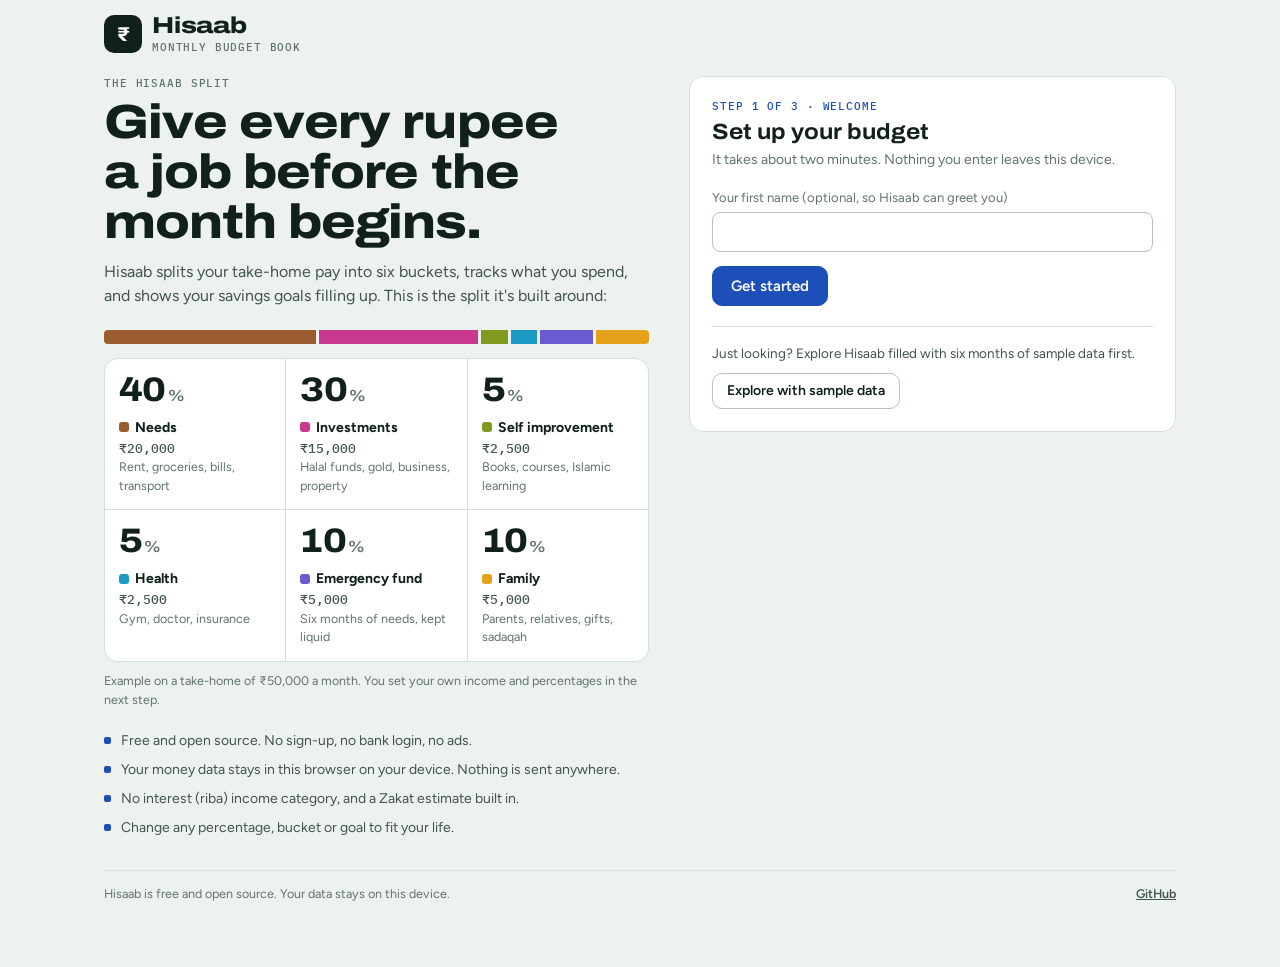
==== index.html @ 8b0d6783 "Add Hisaab budget planner" ====
<!doctype html>
<html lang="en">
<head>
<meta charset="utf-8">
<meta name="viewport" content="width=device-width, initial-scale=1, viewport-fit=cover">
<title>Hisaab · 40-30-5-5-10-10 budget planner</title>
<meta name="description" content="Free budget planner that splits your take-home pay 40-30-5-5-10-10 into Needs, Investments, Self improvement, Health, Emergency fund and Family. Tracks spending, saving goals and Zakat. No sign-up, and your data stays on your device.">
<meta name="theme-color" content="#EDF2EF" media="(prefers-color-scheme: light)">
<meta name="theme-color" content="#0D1311" media="(prefers-color-scheme: dark)">
<link rel="icon" href="data:image/svg+xml,%3Csvg xmlns='http://www.w3.org/2000/svg' viewBox='0 0 64 64'%3E%3Crect width='64' height='64' rx='16' fill='%2312201A'/%3E%3Ctext x='32' y='45' font-family='Arial,sans-serif' font-size='38' font-weight='700' text-anchor='middle' fill='%23ffffff'%3E%E2%82%B9%3C/text%3E%3C/svg%3E">
<link rel="apple-touch-icon" href="assets/icon-180.png">
<meta property="og:type" content="website">
<meta property="og:site_name" content="Hisaab">
<meta property="og:title" content="Hisaab: give every rupee a job">
<meta property="og:description" content="Free budget planner that splits your take-home pay 40-30-5-5-10-10 into Needs, Investments, Self improvement, Health, Emergency fund and Family. Tracks spending, saving goals and Zakat. No sign-up, and your data stays on your device.">
<meta property="og:url" content="https://buberearbaz-web.github.io/hisaab/">
<meta property="og:image" content="https://buberearbaz-web.github.io/hisaab/assets/og-image.png">
<meta name="twitter:card" content="summary_large_image">
<link rel="preconnect" href="https://fonts.googleapis.com">
<link rel="preconnect" href="https://fonts.gstatic.com" crossorigin>
<link rel="stylesheet" href="https://fonts.googleapis.com/css2?family=Archivo:wdth,wght@62..125,400..800&family=Figtree:wght@400;500;600;700&family=IBM+Plex+Mono:wght@400;500&display=swap">
<style>
html { -webkit-text-size-adjust: 100%; scroll-padding-top: env(safe-area-inset-top, 0px); }
body { margin: 0; }
img { max-width: 100%; }
[hidden] { display: none !important; }
:root {
  color-scheme: light;
  padding-top: env(safe-area-inset-top, 0px);
  padding-bottom: env(safe-area-inset-bottom, 0px);
  --ground: #EDF2EF;
  --surface: #FFFFFF;
  --surface-2: #F4F7F5;
  --ink: #12201A;
  --ink-2: #43544C;
  --muted: #62736B;
  --rule: #D6E0DB;
  --rule-strong: #B4C3BC;
  --accent: #1D4FB8;
  --accent-hover: #163F95;
  --accent-ink: #FFFFFF;
  --accent-soft: #E2E9FA;
  --guilloche: rgba(29, 79, 184, 0.075);
  --good: #1B7A43;
  --good-soft: #E0F1E6;
  --warn: #8F5B00;
  --warn-soft: #FBEFD6;
  --bad: #B3302A;
  --bad-soft: #FBE4E1;
  --s1: #9a5b2e;
  --s2: #c8398f;
  --s3: #7f9a1f;
  --s4: #1c9cc4;
  --s5: #6b5bd2;
  --s6: #e3a21a;
  --s-other: #8A948F;
  --backdrop: rgba(12, 22, 18, 0.45);
  --shadow: 0 1px 2px rgba(18, 32, 26, 0.06), 0 10px 30px rgba(18, 32, 26, 0.10);
  --f-display: "Archivo", "Helvetica Neue", Arial, sans-serif;
  --f-body: "Figtree", system-ui, -apple-system, "Segoe UI", sans-serif;
  --f-mono: "IBM Plex Mono", ui-monospace, "SF Mono", Menlo, monospace;
}
@media (prefers-color-scheme: dark) {
  :root:not([data-theme="light"]) {
    color-scheme: dark;
    --ground: #0D1311;
    --surface: #151D1A;
    --surface-2: #1B2521;
    --ink: #E3EBE7;
    --ink-2: #B2C0B9;
    --muted: #8D9D96;
    --rule: #25312C;
    --rule-strong: #3A4A43;
    --accent: #86A4F4;
    --accent-hover: #A3BBF7;
    --accent-ink: #0D1311;
    --accent-soft: #1D2944;
    --guilloche: rgba(134, 164, 244, 0.07);
    --good: #56C488;
    --good-soft: #16301F;
    --warn: #E2A640;
    --warn-soft: #33260E;
    --bad: #F2806F;
    --bad-soft: #3A1B17;
    --s1: #b5652a;
    --s2: #cf4a8c;
    --s3: #7a9420;
    --s4: #1e9aa6;
    --s5: #8a68e0;
    --s6: #c4860a;
    --s-other: #6F7B76;
    --backdrop: rgba(0, 0, 0, 0.6);
    --shadow: 0 1px 2px rgba(0, 0, 0, 0.4), 0 10px 30px rgba(0, 0, 0, 0.45);
  }
}
:root[data-theme="dark"] {
  color-scheme: dark;
  --ground: #0D1311;
  --surface: #151D1A;
  --surface-2: #1B2521;
  --ink: #E3EBE7;
  --ink-2: #B2C0B9;
  --muted: #8D9D96;
  --rule: #25312C;
  --rule-strong: #3A4A43;
  --accent: #86A4F4;
  --accent-hover: #A3BBF7;
  --accent-ink: #0D1311;
  --accent-soft: #1D2944;
  --guilloche: rgba(134, 164, 244, 0.07);
  --good: #56C488;
  --good-soft: #16301F;
  --warn: #E2A640;
  --warn-soft: #33260E;
  --bad: #F2806F;
  --bad-soft: #3A1B17;
  --s1: #b5652a;
  --s2: #cf4a8c;
  --s3: #7a9420;
  --s4: #1e9aa6;
  --s5: #8a68e0;
  --s6: #c4860a;
  --s-other: #6F7B76;
  --backdrop: rgba(0, 0, 0, 0.6);
  --shadow: 0 1px 2px rgba(0, 0, 0, 0.4), 0 10px 30px rgba(0, 0, 0, 0.45);
}

* { box-sizing: border-box; }
body { background: var(--ground); color: var(--ink); font: 15px/1.5 var(--f-body); }
button, input, select, textarea { font: inherit; color: inherit; }
button { cursor: pointer; }
:focus-visible { outline: 2px solid var(--accent); outline-offset: 2px; }
.num, .tnum { font-variant-numeric: tabular-nums; }

.app { max-width: 1160px; margin: 0 auto; padding-inline: 16px; padding-block: 8px 120px; }
@media (min-width: 720px) { .app { padding-inline: 24px; } }

/* Header */
.top { display: flex; align-items: center; justify-content: space-between; gap: 12px; flex-wrap: wrap; padding-block: 10px; }
.brand { display: flex; align-items: center; gap: 10px; min-width: 0; }
.mark { width: 38px; height: 38px; border-radius: 10px; background: var(--ink); color: var(--surface); display: grid; place-items: center; font: 700 20px/1 var(--f-display); flex: none; }
.wordmark { font: 800 23px/1 var(--f-display); font-stretch: 122%; letter-spacing: -0.01em; }
.tagline { font: 500 10.5px/1.2 var(--f-mono); color: var(--muted); letter-spacing: 0.08em; text-transform: uppercase; margin-top: 4px; overflow-wrap: anywhere; }
.month-switch { display: flex; align-items: center; background: var(--surface); border: 1px solid var(--rule); border-radius: 999px; padding: 3px; }
.month-switch button { border: 0; background: transparent; height: 34px; min-width: 34px; border-radius: 999px; font-weight: 600; font-size: 14px; }
.month-switch button:hover { background: var(--surface-2); }
.month-switch .mlabel { padding-inline: 12px; min-width: 148px; }
.month-switch .arrow { font-size: 18px; line-height: 1; color: var(--ink-2); }

.tabs { display: flex; gap: 2px; border-bottom: 1px solid var(--rule); margin-block: 4px 18px; overflow-x: auto; scrollbar-width: none; }
.tabs::-webkit-scrollbar { display: none; }
.tab { appearance: none; border: 0; background: none; padding: 10px 12px; font: 600 14px/1.2 var(--f-body); color: var(--muted); border-bottom: 2px solid transparent; margin-bottom: -1px; white-space: nowrap; }
.tab:hover { color: var(--ink); }
.tab[aria-selected="true"] { color: var(--ink); border-bottom-color: var(--accent); }
@media (max-width: 480px) { .tab { padding-inline: 9px; font-size: 13.5px; } }

.banner { background: var(--warn-soft); color: var(--warn); border-radius: 10px; padding: 10px 14px; font-weight: 500; margin-bottom: 16px; }

/* Shared pieces */
.card { background: var(--surface); border: 1px solid var(--rule); border-radius: 14px; padding: 18px; min-width: 0; }
@media (max-width: 480px) { .card { padding: 14px; border-radius: 12px; } }
.card-head { display: flex; flex-direction: column; gap: 2px; margin-bottom: 14px; }
.card-head h2 { font: 700 17px/1.25 var(--f-display); font-stretch: 108%; margin: 0; text-wrap: balance; }
.sub { margin: 0; color: var(--muted); font-size: 13px; }
.eyebrow { font: 500 11px/1.3 var(--f-mono); letter-spacing: 0.08em; text-transform: uppercase; color: var(--muted); }
.grow { flex: 1; }
.sw { display: inline-block; width: 10px; height: 10px; border-radius: 3px; flex: none; }
.pill { display: inline-flex; align-items: center; gap: 5px; font: 600 11.5px/1 var(--f-body); padding: 4px 8px; border-radius: 999px; white-space: nowrap; }
.pill::before { content: ""; width: 6px; height: 6px; border-radius: 50%; background: currentColor; }
.pill.good { color: var(--good); background: var(--good-soft); }
.pill.warn { color: var(--warn); background: var(--warn-soft); }
.pill.bad { color: var(--bad); background: var(--bad-soft); }
.pill.neutral { color: var(--muted); background: var(--surface-2); }
.tag { font: 500 10px/1 var(--f-mono); letter-spacing: 0.06em; text-transform: uppercase; color: var(--muted); border: 1px solid var(--rule-strong); border-radius: 4px; padding: 2px 4px; vertical-align: 1px; }
.pos { color: var(--muted); }
.neg { color: var(--bad); }
.credit { color: var(--good); }

.btn { display: inline-flex; align-items: center; justify-content: center; gap: 6px; border-radius: 10px; border: 1px solid var(--rule-strong); background: var(--surface); padding: 9px 14px; font-weight: 600; font-size: 14px; line-height: 1.1; text-decoration: none; color: var(--ink); }
.btn:hover { background: var(--surface-2); }
.btn.primary { background: var(--accent); color: var(--accent-ink); border-color: var(--accent); }
.btn.primary:hover { background: var(--accent-hover); border-color: var(--accent-hover); }
.btn.small { padding: 6px 10px; font-size: 13px; border-radius: 8px; }
.btn.ghost { background: transparent; }
.btn.danger { color: var(--bad); border-color: color-mix(in oklab, var(--bad) 45%, transparent); background: transparent; }
.btn.danger.armed { background: var(--bad); color: var(--surface); border-color: var(--bad); }
.btn:disabled { opacity: 0.55; cursor: progress; }
.icon-btn { border: 0; background: transparent; width: 32px; height: 32px; border-radius: 8px; font-size: 20px; line-height: 1; color: var(--muted); flex: none; }
.icon-btn:hover { background: var(--surface-2); color: var(--ink); }
.linkbtn { border: 0; background: none; padding: 0; color: var(--accent); font-weight: 600; font-size: inherit; text-decoration: underline; text-underline-offset: 2px; }

.empty { text-align: center; padding: 36px 16px; color: var(--muted); }
.empty strong { display: block; color: var(--ink); font: 700 17px/1.3 var(--f-display); margin-bottom: 6px; }
.empty .btn { margin-top: 14px; }

/* Onboarding */
.ob-wrap { max-width: 1120px; margin: 0 auto; padding-inline: 16px; padding-block: 14px 64px; }
@media (min-width: 720px) { .ob-wrap { padding-inline: 24px; } }
.ob-top { display: flex; align-items: center; justify-content: space-between; gap: 12px; flex-wrap: wrap; margin-bottom: 22px; }
.ob { display: grid; gap: 24px; grid-template-columns: minmax(0, 1fr); }
@media (min-width: 900px) { .ob.two { grid-template-columns: minmax(0, 1.12fr) minmax(0, 1fr); gap: 40px; align-items: start; } }
.ob-pitch h1 { font: 800 clamp(30px, 5.2vw, 48px)/1.04 var(--f-display); font-stretch: 116%; letter-spacing: -0.02em; margin: 8px 0 12px; text-wrap: balance; max-width: 17ch; }
.lede { color: var(--ink-2); font-size: 16px; margin: 0; max-width: 56ch; }
.sbar { display: flex; gap: 3px; height: 14px; margin-block: 22px 14px; }
.sbar span { height: 100%; }
.sbar span:first-child { border-radius: 4px 0 0 4px; }
.sbar span:last-child { border-radius: 0 4px 4px 0; }
.tiles { list-style: none; margin: 0; padding: 0; display: grid; grid-template-columns: repeat(3, minmax(0, 1fr)); gap: 1px; background: var(--rule); border: 1px solid var(--rule); border-radius: 14px; overflow: hidden; }
@media (max-width: 520px) { .tiles { grid-template-columns: repeat(2, minmax(0, 1fr)); } }
.tiles li { background: var(--surface); padding: 14px; display: grid; gap: 2px; align-content: start; min-width: 0; }
.t-pct { font: 800 34px/1 var(--f-display); font-stretch: 112%; letter-spacing: -0.02em; display: flex; align-items: baseline; gap: 2px; }
.t-pct small { font-size: 16px; color: var(--muted); font-weight: 700; }
.t-name { display: flex; align-items: center; gap: 6px; font-weight: 700; font-size: 14px; margin-top: 8px; }
.t-amt { font: 500 12.5px/1.3 var(--f-mono); color: var(--ink-2); }
.t-hint { font-size: 12.5px; color: var(--muted); }
.ex-note { font-size: 12.5px; color: var(--muted); margin: 10px 0 0; }
.values { list-style: none; padding: 0; margin: 20px 0 0; display: grid; gap: 8px; font-size: 14px; color: var(--ink-2); }
.values li { display: flex; gap: 10px; align-items: baseline; }
.values li::before { content: ""; width: 7px; height: 7px; border-radius: 2px; background: var(--accent); flex: none; transform: translateY(-1px); }
.ob-card { padding: 22px; }
@media (max-width: 480px) { .ob-card { padding: 16px; } }
.ob-narrow { max-width: 660px; margin-inline: auto; width: 100%; }
.ob-step { font: 500 11px/1.3 var(--f-mono); letter-spacing: 0.08em; text-transform: uppercase; color: var(--accent); }
.ob-card h2 { font: 700 22px/1.2 var(--f-display); font-stretch: 110%; margin: 6px 0 4px; text-wrap: balance; }
.ob-card > .sub { font-size: 14px; max-width: 58ch; }
.form { display: grid; gap: 14px; margin-top: 18px; }
.opt { color: var(--muted); font-weight: 400; }
.privacy { font-size: 12.5px; color: var(--muted); margin: 0; }
.ob-actions { display: flex; align-items: center; gap: 10px; flex-wrap: wrap; }
.ob-actions .btn { padding: 11px 18px; font-size: 15px; }
.ob-income { display: flex; gap: 12px; align-items: end; flex-wrap: wrap; margin-top: 18px; }
.ob-income .amt { flex: 1 1 220px; }
.ob-income .field { flex: 0 1 200px; }
.fmt { margin-top: 20px; }
.fmt-opts { display: grid; grid-template-columns: repeat(2, minmax(0, 1fr)); gap: 10px; }
@media (max-width: 520px) { .fmt-opts { grid-template-columns: minmax(0, 1fr); } }
.fmt-opt { display: flex; gap: 10px; align-items: flex-start; border: 1px solid var(--rule-strong); border-radius: 12px; padding: 12px; cursor: pointer; background: var(--surface); min-width: 0; }
.fmt-opt input { width: 16px; height: 16px; margin: 3px 0 0; flex: none; accent-color: var(--accent); }
.fmt-opt b { display: block; font-size: 14.5px; font-weight: 700; }
.fmt-opt small { display: block; margin-top: 2px; color: var(--muted); font-size: 12.5px; }
.fmt-opt:has(input:checked) { border-color: var(--accent); background: var(--accent-soft); box-shadow: inset 0 0 0 1px var(--accent); }
.fmt-opt:has(input:focus-visible) { outline: 2px solid var(--accent); outline-offset: 2px; }
.ob-split { margin-top: 20px; border-top: 1px solid var(--rule); }
.ob-row { display: grid; grid-template-columns: auto minmax(0, 1fr) 84px minmax(88px, auto); gap: 12px; align-items: center; padding-block: 10px; border-bottom: 1px solid var(--rule); }
.ob-row .nm b { display: block; font-weight: 600; font-size: 14.5px; }
.ob-row .nm small { display: block; color: var(--muted); font-size: 12.5px; }
.pct-in { display: flex; align-items: center; gap: 4px; color: var(--muted); }
.pct-in input { width: 58px; text-align: right; border: 1px solid var(--rule-strong); background: var(--surface); border-radius: 8px; padding: 7px 8px; color: var(--ink); font-variant-numeric: tabular-nums; }
.pct-in input[aria-invalid="true"] { border-color: var(--bad); background: var(--bad-soft); }
.ob-amt { text-align: right; font-variant-numeric: tabular-nums; font-weight: 600; }
@media (max-width: 480px) {
  .ob-row { grid-template-columns: auto minmax(0, 1fr) 76px; row-gap: 2px; }
  .ob-amt { grid-column: 2 / -1; text-align: left; font-size: 13px; color: var(--ink-2); font-weight: 500; }
}
.ob-total { display: flex; align-items: center; gap: 10px; flex-wrap: wrap; margin-block: 12px 18px; font-size: 13.5px; }
.goalbox { border: 1px solid var(--rule); border-radius: 12px; padding: 14px; display: grid; gap: 12px; background: var(--surface-2); margin-top: 16px; }
.goalbox h3 { margin: 0; font: 700 15px/1.2 var(--f-display); font-stretch: 105%; display: flex; gap: 8px; align-items: center; }
.goalbox h3 .opt { font: 400 12.5px var(--f-body); }
.grid2 { display: grid; grid-template-columns: repeat(2, minmax(0, 1fr)); gap: 12px; }
@media (max-width: 480px) { .grid2 { grid-template-columns: minmax(0, 1fr); } }
.suggest { font-size: 12.5px; color: var(--muted); margin: 0; }

/* Overview */
.notice { display: flex; align-items: center; gap: 10px 12px; flex-wrap: wrap; background: var(--surface); border: 1px solid var(--rule); border-radius: 12px; padding: 12px 14px; margin-bottom: 16px; font-size: 14px; }
.notice p { margin: 0; flex: 1 1 280px; color: var(--ink-2); }
.ov { display: flex; flex-direction: column; gap: 16px; }
.ov > .col { display: contents; }
.hero { order: 1; } .fixed { order: 2; } .buckets { order: 3; } .daily { order: 4; } .goal { order: 5; } .zakat { order: 6; }
@media (min-width: 920px) {
  .ov { display: grid; grid-template-columns: minmax(0, 1.7fr) minmax(0, 1fr); align-items: start; gap: 18px; }
  .ov > .col { display: flex; flex-direction: column; gap: 18px; min-width: 0; }
}

.hero { position: relative; overflow: hidden; background: var(--surface); border: 1px solid var(--rule); border-radius: 16px; padding: 20px; }
.hero::before { content: ""; position: absolute; inset: 0; pointer-events: none;
  background: repeating-radial-gradient(circle at 104% -12%, transparent 0 12px, var(--guilloche) 12px 13px);
  -webkit-mask-image: radial-gradient(circle at 100% 0, #000 0 30%, transparent 68%);
  mask-image: radial-gradient(circle at 100% 0, #000 0 30%, transparent 68%); }
.hero > * { position: relative; }
.hero-num { font: 800 clamp(40px, 10vw, 62px)/1 var(--f-display); font-stretch: 112%; letter-spacing: -0.025em; margin-top: 8px; overflow-wrap: anywhere; }
.hero-num.over { color: var(--bad); }
.hero-sub { margin: 8px 0 0; color: var(--ink-2); max-width: 60ch; }
.hero-note { margin: 4px 0 0; color: var(--muted); font-size: 13px; }
.split { display: flex; gap: 2px; height: 12px; margin-block: 20px 16px; }
.split > span { height: 100%; min-width: 0; }
.split > span:first-child { border-radius: 4px 0 0 4px; }
.split > span:last-child { border-radius: 0 4px 4px 0; }
.split > span:only-child { border-radius: 4px; }
.k-spent { background: var(--ink-2); }
.k-saved { background: var(--accent); }
.k-due { background: repeating-linear-gradient(135deg, var(--rule-strong) 0 3px, transparent 3px 6px); box-shadow: inset 0 0 0 1px var(--rule-strong); }
.k-free { background: var(--accent-soft); box-shadow: inset 0 0 0 1px color-mix(in oklab, var(--accent) 55%, transparent); }
.stats { display: grid; grid-template-columns: repeat(4, minmax(0, 1fr)); gap: 12px 16px; margin: 0; }
@media (max-width: 600px) { .stats { grid-template-columns: repeat(2, minmax(0, 1fr)); } }
.stats > div { min-width: 0; }
.stats dt { display: flex; align-items: center; gap: 6px; font-size: 12.5px; color: var(--muted); }
.stats dt .key { width: 10px; height: 10px; border-radius: 3px; flex: none; }
.stats dd { margin: 2px 0 0; font: 700 18px/1.2 var(--f-display); font-stretch: 105%; }
.stats dd small { display: block; font: 400 12px/1.3 var(--f-body); color: var(--muted); margin-top: 2px; }

.bucket { padding-block: 14px; border-top: 1px solid var(--rule); }
.bucket:first-of-type { border-top: 0; padding-top: 0; }
.b-top { display: flex; align-items: center; gap: 8px; flex-wrap: wrap; }
.b-top h3 { margin: 0; font: 700 15px/1.2 var(--f-display); font-stretch: 105%; }
.b-pct { font: 500 12px/1 var(--f-mono); color: var(--muted); }
.b-amt { font-variant-numeric: tabular-nums; font-weight: 600; }
.b-amt .of { color: var(--muted); font-weight: 400; }
.bar { height: 8px; border-radius: 4px; background: var(--surface-2); box-shadow: inset 0 0 0 1px var(--rule); margin-top: 10px; overflow: hidden; }
.bar > span { display: block; height: 100%; border-radius: 0 4px 4px 0; background: var(--c); }
.b-note { margin: 6px 0 0; font-size: 12.5px; color: var(--muted); }
.items { list-style: none; margin: 10px 0 0; padding: 0; display: grid; gap: 8px; }
.items li { display: grid; grid-template-columns: minmax(0, 1fr) auto minmax(92px, auto); align-items: baseline; column-gap: 12px; row-gap: 4px; font-size: 13.5px; }
.i-name { min-width: 0; overflow-wrap: anywhere; }
.i-vals { font-variant-numeric: tabular-nums; text-align: right; white-space: nowrap; }
.i-vals .of { color: var(--muted); }
.i-diff { font-variant-numeric: tabular-nums; text-align: right; font-size: 12.5px; white-space: nowrap; }
.ibar { grid-column: 1 / -1; height: 3px; border-radius: 2px; background: var(--surface-2); overflow: hidden; }
.ibar > span { display: block; height: 100%; background: var(--c); border-radius: 0 2px 2px 0; }
@media (max-width: 440px) {
  .items li { grid-template-columns: minmax(0, 1fr) auto; }
  .i-diff { grid-column: 2; }
}

.fx { list-style: none; margin: 0; padding: 0; }
.fx li { display: flex; align-items: center; gap: 10px; padding-block: 10px; border-top: 1px solid var(--rule); }
.fx li:first-child { border-top: 0; padding-top: 0; }
.chk { width: 22px; height: 22px; border-radius: 50%; border: 1.5px solid var(--rule-strong); display: grid; place-items: center; flex: none; font-size: 12px; font-weight: 700; color: transparent; }
.fx li.done .chk { background: var(--good); border-color: var(--good); color: var(--surface); }
.fx li.partial .chk { border-color: var(--warn); background: conic-gradient(var(--warn) var(--p, 50%), transparent 0); }
.fx-main { flex: 1; min-width: 0; }
.fx-name { font-weight: 600; font-size: 14px; overflow-wrap: anywhere; }
.fx-meta { font-size: 12.5px; color: var(--muted); font-variant-numeric: tabular-nums; }
.fx-ok { font-size: 12.5px; color: var(--good); font-weight: 600; white-space: nowrap; }
.progress-line { font-size: 12.5px; color: var(--muted); margin: -6px 0 12px; }

.glist { display: grid; gap: 14px; }
.gitem + .gitem { border-top: 1px solid var(--rule); padding-top: 14px; }
.g-top { display: flex; align-items: center; gap: 8px; flex-wrap: wrap; }
.g-top h3 { margin: 0; font: 700 15px/1.2 var(--f-display); font-stretch: 105%; overflow-wrap: anywhere; }
.g-num { display: flex; align-items: baseline; gap: 8px; flex-wrap: wrap; margin-top: 6px; font-variant-numeric: tabular-nums; }
.g-num strong { font: 800 24px/1.1 var(--f-display); font-stretch: 110%; }
.g-num span { color: var(--muted); }
.meter { height: 10px; border-radius: 5px; background: var(--accent-soft); margin-block: 10px; overflow: hidden; }
.meter > span { display: block; height: 100%; background: var(--accent); border-radius: 0 5px 5px 0; }
.g-line { margin: 0; color: var(--ink-2); font-size: 13px; }
.zk-num strong { font: 800 30px/1.1 var(--f-display); font-stretch: 110%; }
.zakat p { margin: 0; color: var(--ink-2); font-size: 13.5px; }
.zakat p + p { margin-top: 8px; }
.zakat .fine { color: var(--muted); font-size: 12.5px; }

/* Charts */
.chart { position: relative; width: 100%; }
.chart svg { display: block; width: 100%; height: auto; overflow: visible; }
.chart .grid { stroke: var(--rule); stroke-width: 1; }
.chart .base { stroke: var(--rule-strong); stroke-width: 1; }
.chart .ref { stroke: var(--ink-2); stroke-width: 1; }
.chart .tick { fill: var(--muted); font: 10.5px var(--f-mono); }
.chart .lbl { fill: var(--ink-2); font: 600 11px var(--f-body); }
.chart .hit { fill: transparent; }
.chart .hit:hover { fill: var(--surface-2); }
.legend { display: flex; flex-wrap: wrap; gap: 6px 14px; margin-bottom: 12px; font-size: 12.5px; color: var(--ink-2); }
.legend span { display: inline-flex; align-items: center; gap: 6px; }
.legend i { width: 10px; height: 10px; border-radius: 3px; display: inline-block; }
.legend .ref-key { width: 14px; height: 0; border-top: 1px solid var(--ink-2); border-radius: 0; }

.hbars { list-style: none; margin: 0; padding: 0; display: grid; gap: 10px; }
.hbars li { display: grid; grid-template-columns: minmax(90px, 30%) minmax(0, 1fr) auto; align-items: center; gap: 10px; font-size: 13.5px; }
.hb-name { overflow-wrap: anywhere; }
.hb-track { height: 10px; }
.hb-track > span { display: block; height: 100%; border-radius: 0 4px 4px 0; min-width: 2px; }
.hb-val { font-variant-numeric: tabular-nums; font-weight: 600; text-align: right; }

.tablewrap { overflow-x: auto; margin-inline: -4px; padding-inline: 4px; }
table.data { border-collapse: collapse; width: 100%; font-size: 13.5px; }
table.data th { text-align: left; font: 500 11px/1.3 var(--f-mono); letter-spacing: 0.06em; text-transform: uppercase; color: var(--muted); padding: 8px 10px; border-bottom: 1px solid var(--rule-strong); white-space: nowrap; }
table.data td { padding: 9px 10px; border-bottom: 1px solid var(--rule); white-space: nowrap; }
table.data .num { text-align: right; font-variant-numeric: tabular-nums; }
table.data tbody tr:last-child td { border-bottom: 0; }

.trends { display: grid; gap: 18px; grid-template-columns: minmax(0, 1fr); }
@media (min-width: 920px) { .trends { grid-template-columns: minmax(0, 1.6fr) minmax(0, 1fr); } .trends .wide { grid-column: 1 / -1; } }

/* Passbook */
.pb-tools { display: flex; flex-direction: column; gap: 10px; margin-bottom: 14px; }
.fchips { display: flex; gap: 6px; overflow-x: auto; scrollbar-width: none; padding-bottom: 2px; }
.fchips::-webkit-scrollbar { display: none; }
.fchip { display: inline-flex; align-items: center; gap: 6px; border: 1px solid var(--rule-strong); background: var(--surface); border-radius: 999px; padding: 6px 11px; font-size: 13px; font-weight: 500; white-space: nowrap; }
.fchip i { width: 8px; height: 8px; border-radius: 2px; display: inline-block; }
.fchip[aria-pressed="true"] { background: var(--ink); color: var(--surface); border-color: var(--ink); }
.pb-right { display: flex; gap: 8px; align-items: center; }
.search { flex: 1; min-width: 0; border: 1px solid var(--rule-strong); background: var(--surface); border-radius: 10px; padding: 9px 12px; font-size: 14px; }
.pb-sum { display: flex; flex-wrap: wrap; gap: 4px 18px; font-size: 13px; color: var(--muted); margin-bottom: 10px; font-variant-numeric: tabular-nums; }
.pb-sum strong { color: var(--ink); font-weight: 600; }
table.pb { border-collapse: collapse; width: 100%; font-size: 14px; }
table.pb th { text-align: left; font: 500 10.5px/1.3 var(--f-mono); letter-spacing: 0.07em; text-transform: uppercase; color: var(--muted); padding: 8px 10px; border-bottom: 1.5px solid var(--ink-2); white-space: nowrap; }
table.pb td { padding: 10px 10px; border-bottom: 1px solid var(--rule); vertical-align: top; }
table.pb tbody tr { cursor: pointer; }
table.pb tbody tr:hover td { background: var(--surface-2); }
table.pb .num { text-align: right; font-family: var(--f-mono); font-size: 13px; white-space: nowrap; }
.pb-date { font-family: var(--f-mono); font-size: 12.5px; white-space: nowrap; color: var(--ink-2); }
.pb-date small { display: block; color: var(--muted); font-size: 11px; }
.pb-part { display: flex; gap: 8px; align-items: flex-start; min-width: 0; }
.pb-part .sw { margin-top: 5px; }
.pb-part b { font-weight: 600; }
.pb-part small { display: block; color: var(--muted); font-size: 12.5px; overflow-wrap: anywhere; }
.col-amt { display: none; }
@media (max-width: 640px) {
  .col-wd, .col-dp { display: none; }
  .col-amt { display: table-cell; }
  table.pb td, table.pb th { padding-inline: 6px; }
}

/* Plan editor */
.plan { display: grid; grid-template-columns: minmax(0, 1fr); gap: 16px; }
.plan-top { display: grid; gap: 16px; grid-template-columns: minmax(0, 1fr); }
@media (min-width: 920px) { .plan-top { grid-template-columns: repeat(3, minmax(0, 1fr)); } }
.fields { display: grid; gap: 12px; }
.field { display: grid; gap: 4px; font-size: 13px; color: var(--muted); min-width: 0; }
.field input, .field select, .ed input, .ed select, .mini input, .mini select { border: 1px solid var(--rule-strong); background: var(--surface); border-radius: 8px; padding: 8px 10px; font-size: 14.5px; color: var(--ink); min-width: 0; width: 100%; font-variant-numeric: tabular-nums; }
.field select, .ed select, .mini select { min-height: 40px; }
.field input[type="date"], .mini input[type="month"] { -webkit-appearance: none; appearance: none; display: block; min-height: 40px; text-align: left; }
.field input[type="date"]::-webkit-date-and-time-value, .mini input[type="month"]::-webkit-date-and-time-value { text-align: left; }
/* iOS zooms the page when a field under 16px gets focus */
@media (pointer: coarse), (max-width: 560px) {
  .field input, .field select, .ed input, .ed select, .mini input, .mini select, .search, .pct-in input, textarea { font-size: 16px; }
}
.field input[aria-invalid="true"], .ed input[aria-invalid="true"], .mini input[aria-invalid="true"] { border-color: var(--bad); background: var(--bad-soft); }
.field.calc strong { color: var(--ink); font: 700 18px/1.3 var(--f-display); font-stretch: 105%; }
.field-help { font-size: 12.5px; color: var(--muted); margin: 0; }
.checks { list-style: none; margin: 0; padding: 0; display: grid; gap: 10px; font-size: 13.5px; }
.checks li { display: flex; gap: 8px; align-items: flex-start; }
.checks li .pill { flex: none; }
.flag-help { margin: 0; padding: 0; list-style: none; display: grid; gap: 4px; font-size: 12.5px; color: var(--muted); }
.flag-help b { color: var(--ink-2); }
.ed-grid { display: grid; gap: 16px; grid-template-columns: minmax(0, 1fr); }
@media (min-width: 920px) { .ed-grid { grid-template-columns: repeat(2, minmax(0, 1fr)); } }
.ed-head { display: flex; align-items: center; gap: 8px; margin-bottom: 10px; flex-wrap: wrap; }
.ed-head .ed-bname { flex: 1 1 140px; font: 700 15px/1.2 var(--f-display); font-stretch: 105%; }
.ed-pct { display: inline-flex; align-items: center; gap: 4px; color: var(--muted); }
.ed-pct input { width: 64px; text-align: right; }
.ed-alloc { font-weight: 600; font-variant-numeric: tabular-nums; min-width: 80px; text-align: right; }
.ed-kind { display: flex; align-items: center; gap: 8px; margin-bottom: 12px; font-size: 12.5px; color: var(--muted); }
.kind { display: inline-grid; grid-template-columns: 1fr 1fr; background: var(--surface-2); border: 1px solid var(--rule); border-radius: 8px; padding: 2px; gap: 2px; }
.kind button { border: 0; background: transparent; border-radius: 6px; padding: 4px 10px; font-size: 12.5px; font-weight: 600; color: var(--muted); }
.kind button[aria-pressed="true"] { background: var(--surface); color: var(--ink); box-shadow: inset 0 0 0 1px var(--rule-strong); }
.ed-row { display: grid; grid-template-columns: minmax(0, 1.3fr) minmax(0, 1fr) auto auto; gap: 8px; align-items: start; padding-block: 6px; border-top: 1px solid var(--rule); }
.ed-row.ed-th { border-top: 0; font: 500 10.5px/1.3 var(--f-mono); letter-spacing: 0.06em; text-transform: uppercase; color: var(--muted); padding-bottom: 2px; }
.ed-eq { display: block; font-size: 11.5px; color: var(--muted); margin-top: 3px; font-variant-numeric: tabular-nums; }
.flags { display: flex; gap: 4px; flex-wrap: wrap; padding-top: 3px; }
.flags button { border: 1px solid var(--rule-strong); background: transparent; border-radius: 6px; padding: 4px 7px; font-size: 11.5px; font-weight: 600; color: var(--muted); }
.flags button[aria-pressed="true"] { background: var(--ink); border-color: var(--ink); color: var(--surface); }
.ed-foot { display: flex; align-items: center; gap: 10px; flex-wrap: wrap; margin-top: 10px; font-size: 12.5px; }
@media (max-width: 560px) {
  .ed-row { grid-template-columns: minmax(0, 1fr) auto; }
  .ed-row > .ed-amt { grid-column: 1; }
  .ed-row > .flags { grid-column: 1 / -1; grid-row: 3; }
  .ed-row > .icon-btn { grid-column: 2; grid-row: 1; }
  .ed-row.ed-th { display: none; }
}
.add-row { display: flex; gap: 10px; align-items: center; flex-wrap: wrap; }
.mini { display: grid; gap: 3px; font-size: 11.5px; color: var(--muted); min-width: 0; }
.g-ed-row { display: grid; grid-template-columns: minmax(0, 1.4fr) minmax(0, 1fr) minmax(0, 1fr) minmax(0, 1fr) minmax(0, 1.1fr) auto; gap: 8px; align-items: end; padding-block: 10px; border-top: 1px solid var(--rule); }
.g-ed-row:first-child { border-top: 0; padding-top: 0; }
@media (max-width: 760px) {
  .g-ed-row { grid-template-columns: minmax(0, 1fr) minmax(0, 1fr) auto; }
  .g-ed-row > .g-name { grid-column: 1 / 3; }
  .g-ed-row > .icon-btn { grid-column: 3; grid-row: 1; align-self: end; }
}
.savebar { position: sticky; bottom: calc(12px + env(safe-area-inset-bottom, 0px)); display: flex; align-items: center; gap: 10px; background: var(--ink); color: var(--surface); border-radius: 12px; padding: 10px 12px 10px 16px; box-shadow: var(--shadow); z-index: 5; }
.savebar span { flex: 1; font-weight: 600; font-size: 14px; }
.savebar .btn.ghost { color: var(--surface); border-color: color-mix(in oklab, var(--surface) 35%, transparent); }
.savebar .btn.ghost:hover { background: color-mix(in oklab, var(--surface) 12%, transparent); }
.note-banknotes { font-size: 12px; color: var(--muted); margin: 0; }

/* Sample data, footer */
.demo-cta { margin-top: 20px; padding-top: 16px; border-top: 1px solid var(--rule); display: grid; gap: 10px; justify-items: start; }
.demo-cta p { margin: 0; font-size: 13.5px; color: var(--ink-2); }
.demo-bar { display: flex; align-items: center; gap: 10px 14px; flex-wrap: wrap; background: var(--accent-soft); color: var(--ink); border-radius: 12px; padding: 10px 14px; margin-bottom: 16px; font-size: 14px; }
.demo-bar p { margin: 0; flex: 1 1 280px; }
.foot { display: flex; flex-wrap: wrap; justify-content: space-between; gap: 6px 16px; margin-top: 32px; padding-top: 14px; border-top: 1px solid var(--rule); font-size: 12.5px; color: var(--muted); }
.foot a { color: var(--ink-2); font-weight: 600; }

/* Settings */
.prof { display: grid; gap: 16px; grid-template-columns: minmax(0, 1fr); }
@media (min-width: 920px) { .prof { grid-template-columns: repeat(2, minmax(0, 1fr)); align-items: start; } .prof .wide { grid-column: 1 / -1; } }
.btnrow { display: flex; flex-wrap: wrap; gap: 8px; align-items: center; }
.sec + .sec { border-top: 1px solid var(--rule); margin-top: 16px; padding-top: 16px; }
.sec h3 { margin: 0 0 4px; font: 700 14.5px/1.2 var(--f-display); font-stretch: 105%; }
.sec > p { margin: 0 0 10px; font-size: 13.5px; color: var(--ink-2); max-width: 64ch; }
textarea.code { width: 100%; min-height: 84px; border: 1px solid var(--rule-strong); border-radius: 8px; padding: 8px 10px; font: 12.5px/1.4 var(--f-mono); background: var(--surface); color: var(--ink); resize: vertical; }
.confirm { display: flex; flex-wrap: wrap; gap: 10px; align-items: center; background: var(--warn-soft); color: var(--warn); border-radius: 10px; padding: 10px 12px; font-size: 13.5px; font-weight: 500; margin-top: 10px; }
.confirm span { flex: 1 1 220px; }
.file-in { font-size: 13px; color: var(--ink-2); max-width: 100%; }

/* Add button, dialog, toast, tooltip */
.fab { position: fixed; right: 16px; bottom: calc(16px + env(safe-area-inset-bottom, 0px)); z-index: 20; display: inline-flex; align-items: center; gap: 8px; border: 0; border-radius: 999px; padding: 14px 20px 14px 16px; background: var(--accent); color: var(--accent-ink); font: 700 15px/1 var(--f-body); box-shadow: var(--shadow); }
.fab:hover { background: var(--accent-hover); }
.fab .plus { font-size: 22px; line-height: 0.6; font-weight: 500; }
@media (min-width: 1240px) { .fab { right: calc((100% - 1160px) / 2 + 24px); } }

dialog { border: 0; padding: 0; background: var(--surface); color: var(--ink); border-radius: 18px; width: min(540px, calc(100% - 32px)); max-width: none; max-height: calc(100% - 32px); overflow: auto; box-shadow: var(--shadow); }
dialog::backdrop { background: var(--backdrop); }
@media (max-width: 560px) {
  dialog { width: 100%; margin: auto 0 0; border-radius: 18px 18px 0 0; max-height: 92%; }
}
.dlg-body { padding: 18px 18px calc(18px + env(safe-area-inset-bottom, 0px)); display: grid; grid-template-columns: minmax(0, 1fr); gap: 14px; }
.dlg-body > * { min-width: 0; }
.dlg-head { display: flex; align-items: center; justify-content: space-between; }
.dlg-head h2 { margin: 0; font: 700 19px/1.2 var(--f-display); font-stretch: 110%; }
.seg { display: grid; grid-template-columns: 1fr 1fr; background: var(--surface-2); border: 1px solid var(--rule); border-radius: 10px; padding: 3px; gap: 3px; }
.seg button { border: 0; background: transparent; border-radius: 8px; padding: 8px; font-weight: 600; color: var(--muted); }
.seg button[aria-checked="true"] { background: var(--surface); color: var(--ink); box-shadow: 0 1px 2px rgba(0,0,0,.08), inset 0 0 0 1px var(--rule-strong); }
.amt { display: flex; align-items: baseline; gap: 6px; border-bottom: 2px solid var(--ink); padding-bottom: 4px; min-width: 0; }
.amt .cur { font: 700 28px/1 var(--f-display); color: var(--muted); white-space: nowrap; }
.amt input { flex: 1 1 0; width: 0; min-width: 0; border: 0; background: transparent; outline: none; font: 800 36px/1.1 var(--f-display); font-stretch: 108%; letter-spacing: -0.01em; padding: 0; font-variant-numeric: tabular-nums; }
.amt:focus-within { border-bottom-color: var(--accent); }
.hint { font-size: 12.5px; color: var(--muted); margin-top: -8px; min-height: 1.3em; font-variant-numeric: tabular-nums; }
fieldset { border: 0; margin: 0; padding: 0; min-width: 0; }
legend, .lbl-text { font: 500 11px/1.3 var(--f-mono); letter-spacing: 0.07em; text-transform: uppercase; color: var(--muted); padding: 0; margin-bottom: 8px; }
.cats { display: grid; gap: 10px; max-height: 280px; overflow-y: auto; padding: 2px; }
.catgroup { display: grid; gap: 6px; }
.catlabel { display: flex; align-items: center; gap: 6px; font-size: 12px; font-weight: 600; color: var(--ink-2); }
.chips { display: flex; flex-wrap: wrap; gap: 6px; }
.chip { position: relative; display: inline-flex; }
.chip input { position: absolute; inset: 0; opacity: 0; margin: 0; cursor: pointer; }
.chip span { display: inline-flex; align-items: center; padding: 7px 11px; border: 1px solid var(--rule-strong); border-radius: 999px; font-size: 13.5px; font-weight: 500; background: var(--surface); line-height: 1.1; }
.chip input:checked + span { background: var(--ink); color: var(--surface); border-color: var(--ink); }
.chip input:focus-visible + span { outline: 2px solid var(--accent); outline-offset: 2px; }
.row2 { display: flex; gap: 10px; align-items: end; flex-wrap: wrap; }
.row2 .field { flex: 1 1 160px; }
.quick { display: flex; gap: 6px; }
.err { margin: 0; color: var(--bad); font-weight: 500; font-size: 13.5px; }
.dlg-actions { display: flex; align-items: center; gap: 10px; }

.toast { position: fixed; left: 50%; transform: translateX(-50%); bottom: calc(80px + env(safe-area-inset-bottom, 0px)); z-index: 30; display: flex; align-items: center; gap: 14px; background: var(--ink); color: var(--surface); padding: 10px 12px 10px 16px; border-radius: 12px; box-shadow: var(--shadow); font-size: 14px; max-width: calc(100% - 32px); }
.toast button { border: 0; background: transparent; color: var(--accent-soft); font-weight: 700; padding: 4px 6px; border-radius: 6px; }
:root[data-theme="dark"] .toast button { color: var(--accent-ink); }
.tip { position: fixed; z-index: 40; pointer-events: none; background: var(--ink); color: var(--surface); font-size: 12.5px; padding: 6px 9px; border-radius: 8px; box-shadow: var(--shadow); max-width: 240px; font-variant-numeric: tabular-nums; }

/* Copy fallback */
.msg-preview { background: var(--surface-2); border: 1px solid var(--rule); border-radius: 12px; padding: 12px 14px; font-size: 14px; white-space: pre-line; color: var(--ink); overflow-wrap: anywhere; margin: 12px 0 0; }
.fallback, .sec > .fallback { font-size: 12.5px; color: var(--muted); margin: 10px 0 0; }
.sel { user-select: all; -webkit-user-select: all; font-family: var(--f-mono); color: var(--ink-2); overflow-wrap: anywhere; }

/* Help */
.help { display: grid; gap: 16px; grid-template-columns: minmax(0, 1fr); }
@media (min-width: 920px) { .help { grid-template-columns: repeat(2, minmax(0, 1fr)); align-items: start; } .help .wide { grid-column: 1 / -1; } }
.help-intro { display: flex; align-items: center; gap: 12px; flex-wrap: wrap; }
.help-intro p { margin: 0; flex: 1 1 300px; color: var(--ink-2); }
.steps { margin: 0; padding: 0; list-style: none; counter-reset: st; display: grid; gap: 10px; }
.steps li { counter-increment: st; display: grid; grid-template-columns: 24px minmax(0, 1fr); gap: 10px; font-size: 14px; color: var(--ink-2); align-items: start; }
.steps li::before { content: counter(st); width: 24px; height: 24px; border-radius: 50%; background: var(--accent-soft); color: var(--accent); font: 600 12px/24px var(--f-mono); text-align: center; }
.steps b { color: var(--ink); }
.grp { font: 500 11px/1.3 var(--f-mono); letter-spacing: 0.07em; text-transform: uppercase; color: var(--muted); margin: 18px 0 6px; }
.card-head + .grp { margin-top: 0; }
.btnmap { margin: 0; }
.btnmap > div { display: grid; grid-template-columns: minmax(150px, 32%) minmax(0, 1fr); gap: 12px; padding-block: 9px; border-top: 1px solid var(--rule); font-size: 13.5px; align-items: baseline; }
.btnmap > div:first-child { border-top: 0; }
.btnmap dt { margin: 0; display: flex; flex-wrap: wrap; gap: 4px; align-items: center; font-weight: 600; }
.btnmap dd { margin: 0; color: var(--ink-2); }
@media (max-width: 520px) { .btnmap > div { grid-template-columns: minmax(0, 1fr); gap: 4px; } }
.kbd { display: inline-flex; align-items: center; font: 600 12.5px/1.2 var(--f-body); border: 1px solid var(--rule-strong); border-radius: 7px; padding: 3px 8px; background: var(--surface); color: var(--ink); white-space: nowrap; }
.kbd.blue { background: var(--accent); color: var(--accent-ink); border-color: var(--accent); }
.kbd.red { color: var(--bad); border-color: color-mix(in oklab, var(--bad) 45%, transparent); }
.faq details { border-top: 1px solid var(--rule); padding-block: 11px; }
.faq details:first-of-type { border-top: 0; padding-top: 0; }
.faq summary { cursor: pointer; font-weight: 600; font-size: 14px; }
.faq details p { margin: 6px 0 0; font-size: 13.5px; color: var(--ink-2); max-width: 72ch; }

/* Tour */
.tour { position: fixed; inset: 0; z-index: 50; }
.tour.center { background: var(--backdrop); }
.tour-hole { position: fixed; border-radius: 12px; box-shadow: 0 0 0 9999px var(--backdrop), 0 0 0 2px var(--accent); pointer-events: none; }
.tour-card { position: fixed; width: min(360px, calc(100vw - 32px)); background: var(--surface); color: var(--ink); border: 1px solid var(--rule); border-radius: 14px; box-shadow: var(--shadow); padding: 16px; display: grid; gap: 8px; }
.tour-count { font: 500 11px/1.3 var(--f-mono); letter-spacing: 0.08em; text-transform: uppercase; color: var(--accent); }
.tour-card h3 { margin: 0; font: 700 18px/1.25 var(--f-display); font-stretch: 108%; text-wrap: balance; }
.tour-card p { margin: 0; font-size: 14px; color: var(--ink-2); }
.tour-foot { display: flex; align-items: center; gap: 8px; margin-top: 6px; }

@media (prefers-reduced-motion: no-preference) {
  .bar > span, .ibar > span, .meter > span, .hb-track > span { transition: width 0.35s ease; }
  .tour-hole, .tour-card { transition: top 0.25s ease, left 0.25s ease, width 0.25s ease, height 0.25s ease; }
}
</style>
</head>
<body>

<div id="ob" class="ob-wrap"></div>

<div id="app" class="app" hidden>
  <header class="top">
    <div class="brand">
      <span class="mark" aria-hidden="true">₹</span>
      <div>
        <div class="wordmark">Hisaab</div>
        <div class="tagline" id="tagline">Monthly budget book</div>
      </div>
    </div>
    <div class="month-switch" role="group" aria-label="Month">
      <button type="button" id="mPrev" class="arrow" aria-label="Previous month">‹</button>
      <button type="button" id="mLabel" class="mlabel" title="Jump to this month">—</button>
      <button type="button" id="mNext" class="arrow" aria-label="Next month">›</button>
    </div>
  </header>

  <nav class="tabs" role="tablist" aria-label="Sections">
    <button type="button" class="tab" role="tab" id="t-overview" data-tab="overview" aria-controls="p-overview">Overview</button>
    <button type="button" class="tab" role="tab" id="t-passbook" data-tab="passbook" aria-controls="p-passbook">Passbook</button>
    <button type="button" class="tab" role="tab" id="t-trends" data-tab="trends" aria-controls="p-trends">Trends</button>
    <button type="button" class="tab" role="tab" id="t-plan" data-tab="plan" aria-controls="p-plan">Plan</button>
    <button type="button" class="tab" role="tab" id="t-profile" data-tab="profile" aria-controls="p-profile">Settings</button>
    <button type="button" class="tab" role="tab" id="t-help" data-tab="help" aria-controls="p-help">Help</button>
  </nav>

  <div id="banner" class="banner" role="status" hidden></div>
  <div id="demoBar" class="demo-bar" hidden><p><b>You're exploring sample data.</b> Look around, log a test entry, change the plan. When you're ready, start your own budget and the sample is cleared.</p><button type="button" class="btn small primary" data-demo-exit>Start my own budget</button></div>

  <main>
    <section id="p-overview" role="tabpanel" aria-labelledby="t-overview"></section>
    <section id="p-passbook" role="tabpanel" aria-labelledby="t-passbook" hidden>
      <div class="card">
        <div class="pb-tools">
          <div id="pbChips" class="fchips" role="group" aria-label="Filter entries"></div>
          <div class="pb-right">
            <input id="pbSearch" class="search" type="search" placeholder="Search notes, categories, amounts" aria-label="Search entries" autocomplete="off">
            <button type="button" id="pbExport" class="btn ghost small" hidden>Export CSV</button>
          </div>
        </div>
        <div id="pbSum" class="pb-sum"></div>
        <div id="pbList"></div>
      </div>
    </section>
    <section id="p-trends" role="tabpanel" aria-labelledby="t-trends" hidden></section>
    <section id="p-plan" role="tabpanel" aria-labelledby="t-plan" hidden></section>
    <section id="p-profile" role="tabpanel" aria-labelledby="t-profile" hidden></section>
    <section id="p-help" role="tabpanel" aria-labelledby="t-help" hidden></section>
  </main>
  <div id="appFoot"></div>
</div>

<button type="button" id="fab" class="fab" aria-haspopup="dialog" hidden><span class="plus" aria-hidden="true">+</span>Add entry</button>

<dialog id="dlg" aria-labelledby="dlgTitle">
  <form id="entryForm" class="dlg-body" novalidate>
    <div class="dlg-head">
      <h2 id="dlgTitle">Add entry</h2>
      <button type="button" class="icon-btn" id="dlgClose" aria-label="Close">×</button>
    </div>
    <div class="seg" role="radiogroup" aria-label="Entry type">
      <button type="button" role="radio" id="fTypeX" data-type="expense" aria-checked="true">Expense</button>
      <button type="button" role="radio" id="fTypeI" data-type="income" aria-checked="false">Income</button>
    </div>
    <label class="amt"><span class="cur" id="fCurSym" aria-hidden="true">₹</span><input id="fAmount" inputmode="decimal" autocomplete="off" placeholder="0" aria-label="Amount"></label>
    <div id="fHint" class="hint">Sums work too, like 349+530</div>
    <fieldset>
      <legend>Category</legend>
      <div id="fCats" class="cats"></div>
    </fieldset>
    <fieldset id="fGoalSet" hidden>
      <legend>Counts toward</legend>
      <div id="fGoals" class="chips"></div>
    </fieldset>
    <div class="row2">
      <label class="field"><span class="lbl-text">Date</span><input type="date" id="fDate" required></label>
      <div class="quick">
        <button type="button" class="btn small" data-day="0">Today</button>
        <button type="button" class="btn small" data-day="-1">Yesterday</button>
      </div>
    </div>
    <label class="field"><span class="lbl-text">Note</span><input id="fNote" maxlength="140" placeholder="Optional, e.g. DMart groceries" autocomplete="off"></label>
    <p id="fErr" class="err" role="alert" hidden></p>
    <div class="dlg-actions">
      <button type="button" id="fDelete" class="btn danger" hidden>Delete</button>
      <span class="grow"></span>
      <button type="submit" id="fSave" class="btn primary">Add expense</button>
    </div>
  </form>
</dialog>

<div id="toast" class="toast" role="status" aria-live="polite" hidden></div>
<div id="tip" class="tip" role="tooltip" hidden></div>
<div id="tour" class="tour" hidden><div id="tourHole" class="tour-hole"></div><div id="tourCard" class="tour-card" role="dialog" aria-modal="true" aria-labelledby="tourTitle"></div></div>

<script>
(() => {
  "use strict";

  // ---------- your links ----------
  // Paste your links here once Hisaab is published. Empty ones stay hidden.
  const LINKS = {
    github: "https://github.com/buberearbaz-web/hisaab",
    pinterest: "",  // e.g. "https://www.pinterest.com/your-name/"
  };

  // ---------- helpers ----------
  const $ = (s) => document.querySelector(s);
  const esc = (s) => String(s ?? "").replace(/[&<>"']/g, (c) => ({ "&": "&amp;", "<": "&lt;", ">": "&gt;", '"': "&quot;", "'": "&#39;" }[c]));
  const pad = (n) => String(n).padStart(2, "0");
  const isoOf = (d) => `${d.getFullYear()}-${pad(d.getMonth() + 1)}-${pad(d.getDate())}`;
  const todayISO = () => isoOf(new Date());
  const thisYm = () => todayISO().slice(0, 7);
  const ymParts = (ym) => ym.split("-").map(Number);
  const daysIn = (ym) => { const [y, m] = ymParts(ym); return new Date(y, m, 0).getDate(); };
  const shiftYm = (ym, k) => { const [y, m] = ymParts(ym); const d = new Date(y, m - 1 + k, 1); return `${d.getFullYear()}-${pad(d.getMonth() + 1)}`; };
  const monthsBetween = (a, b) => { const [ya, ma] = ymParts(a); const [yb, mb] = ymParts(b); return (yb - ya) * 12 + (mb - ma); };
  const ymDate = (ym) => { const [y, m] = ymParts(ym); return new Date(y, m - 1, 1); };
  const monthLong = (ym) => ymDate(ym).toLocaleDateString("en-IN", { month: "long", year: "numeric" });
  const monthOnly = (ym) => ymDate(ym).toLocaleDateString("en-IN", { month: "long" });
  const monthShort = (ym) => ymDate(ym).toLocaleDateString("en-IN", { month: "short" });
  const parseISO = (iso) => { const [y, m, d] = iso.split("-").map(Number); return new Date(y, m - 1, d); };
  const newId = (p = "e") => p + Date.now().toString(36) + Math.random().toString(36).slice(2, 6);
  const clone = (o) => JSON.parse(JSON.stringify(o));
  const firstName = (n) => String(n || "").trim().split(/\s+/)[0] || "";

  const CURRENCIES = [
    { code: "INR", sym: "₹", loc: "en-IN", lakh: true, name: "Indian rupee" },
    { code: "PKR", sym: "Rs ", loc: "en-IN", lakh: true, name: "Pakistani rupee" },
    { code: "BDT", sym: "৳", loc: "en-IN", lakh: true, name: "Bangladeshi taka" },
    { code: "AED", sym: "AED ", loc: "en-US", name: "UAE dirham" },
    { code: "SAR", sym: "SAR ", loc: "en-US", name: "Saudi riyal" },
    { code: "QAR", sym: "QAR ", loc: "en-US", name: "Qatari riyal" },
    { code: "KWD", sym: "KWD ", loc: "en-US", name: "Kuwaiti dinar" },
    { code: "OMR", sym: "OMR ", loc: "en-US", name: "Omani rial" },
    { code: "BHD", sym: "BHD ", loc: "en-US", name: "Bahraini dinar" },
    { code: "USD", sym: "$", loc: "en-US", name: "US dollar" },
    { code: "GBP", sym: "£", loc: "en-GB", name: "British pound" },
    { code: "EUR", sym: "€", loc: "en-IE", name: "Euro" },
  ];
  let CUR, nf, nf0;
  function setCurrency(code) {
    CUR = CURRENCIES.find((c) => c.code === code) || CURRENCIES[0];
    nf = new Intl.NumberFormat(CUR.loc, { maximumFractionDigits: 2 });
    nf0 = new Intl.NumberFormat(CUR.loc, { maximumFractionDigits: 0 });
    const s = $("#fCurSym"); if (s) s.textContent = CUR.sym.trim();
  }
  setCurrency("INR");
  // A first guess from the time zone; people can change it during setup and in Plan.
  function guessCurrency() {
    let tz = "";
    try { tz = Intl.DateTimeFormat().resolvedOptions().timeZone || ""; } catch (e) {}
    const byZone = { "Asia/Kolkata": "INR", "Asia/Calcutta": "INR", "Asia/Karachi": "PKR", "Asia/Dhaka": "BDT", "Asia/Dubai": "AED", "Asia/Riyadh": "SAR", "Asia/Qatar": "QAR", "Asia/Kuwait": "KWD", "Asia/Muscat": "OMR", "Asia/Bahrain": "BHD", "Europe/London": "GBP" };
    if (byZone[tz]) return byZone[tz];
    if (tz.startsWith("America/")) return "USD";
    if (tz.startsWith("Europe/")) return "EUR";
    return "INR";
  }
  const EXAMPLE_PAY = { INR: 50000, PKR: 150000, BDT: 60000, AED: 15000, SAR: 15000, QAR: 15000, KWD: 1200, OMR: 1500, BHD: 1500, USD: 5000, GBP: 3500, EUR: 4000 };
  const UNIT = { INR: "rupee", PKR: "rupee", BDT: "taka", AED: "dirham", SAR: "riyal", QAR: "riyal", KWD: "dinar", OMR: "rial", BHD: "dinar", USD: "dollar", GBP: "pound", EUR: "euro" };
  const rs = (n) => (n < 0 ? "−" : "") + CUR.sym + nf.format(Math.abs(Math.round(n * 100) / 100));
  const rs0 = (n) => (n < 0 ? "−" : "") + CUR.sym + nf0.format(Math.abs(Math.round(n)));
  const trim1 = (x) => String(+x.toFixed(1));
  const compact = (n) => {
    const a = Math.abs(n), sg = n < 0 ? "−" : "";
    if (CUR.lakh) {
      if (a >= 1e7) return sg + CUR.sym + trim1(a / 1e7) + "Cr";
      if (a >= 1e5) return sg + CUR.sym + trim1(a / 1e5) + "L";
    } else if (a >= 1e6) return sg + CUR.sym + trim1(a / 1e6) + "M";
    if (a >= 1e3) return sg + CUR.sym + trim1(a / 1e3) + "K";
    return sg + CUR.sym + Math.round(a);
  };

  // Arithmetic like 349+349+530 — parsed, never eval'd.
  function evalExpr(str) {
    const s = String(str ?? "").replace(/[,\s₹$£€৳]/g, "").replace(/^(inr|rs|pkr|bdt|aed|sar|qar|kwd|omr|bhd|usd|gbp|eur)/i, "");
    if (!s || !/^[0-9+\-*/().]+$/.test(s)) return NaN;
    let i = 0;
    const num = () => { const st = i; while (i < s.length && /[0-9.]/.test(s[i])) i++; if (st === i) throw 0; const v = parseFloat(s.slice(st, i)); if (Number.isNaN(v)) throw 0; return v; };
    const factor = () => {
      if (s[i] === "(") { i++; const v = expr(); if (s[i] !== ")") throw 0; i++; return v; }
      if (s[i] === "-") { i++; return -factor(); }
      if (s[i] === "+") { i++; return factor(); }
      return num();
    };
    const term = () => { let v = factor(); while (s[i] === "*" || s[i] === "/") { const op = s[i++]; const r = factor(); v = op === "*" ? v * r : v / r; } return v; };
    const expr = () => { let v = term(); while (s[i] === "+" || s[i] === "-") { const op = s[i++]; const r = term(); v = op === "+" ? v + r : v - r; } return v; };
    try { const v = expr(); if (i !== s.length || !Number.isFinite(v)) return NaN; return Math.round(v * 100) / 100; } catch (e) { return NaN; }
  }
  const hasOp = (s) => /[+*/]|\d\s*-/.test(String(s ?? ""));
  const numOr = (v, d = 0) => { const n = evalExpr(v); return Number.isNaN(n) ? d : n; };


  // No interest (riba) category on purpose.
  const INCOME_CATS = [
    { id: "salary", name: "Salary" },
    { id: "business", name: "Business" },
    { id: "freelance", name: "Freelance" },
    { id: "bonus", name: "Bonus" },
    { id: "rent", name: "Rent received" },
    { id: "gift", name: "Gift" },
    { id: "other-income", name: "Other income" },
  ];
  const incomeName = (id) => INCOME_CATS.find((c) => c.id === id)?.name;

  // Starting formats. Both use 40·30·5·5·10·10. Each item is [name, share of its bucket,
  // fixed monthly payment, never fills a saving goal].
  const LEDGER = [
    { id: "needs", name: "Needs", pct: 40, kind: "spend",
      items: [["Home Expense", 0.706, true], ["Uber", 0.176], ["Utilities", 0.118, true]] },
    { id: "invest", name: "Investments", pct: 30, kind: "save",
      items: [["Bhissi", 0.696, true], ["Allah's share", 0.304, true, true]] },
    { id: "self", name: "Self improvement", pct: 5, kind: "spend",
      items: [["Gym/nutrition", 1]] },
    { id: "health", name: "Health", pct: 5, kind: "spend",
      items: [["Medicines", 1]] },
    { id: "emergency", name: "Emergency fund", pct: 10, kind: "save",
      items: [["Saving", 1, true]] },
    { id: "family", name: "Wife/Family", pct: 10, kind: "spend",
      items: [["Pocket Money", 0.5, true], ["Swiggy/Blinkit", 0.2], ["Shopping", 0.2], ["Dineout", 0.1]] },
  ];
  const SPLIT = [
    { id: "needs", name: "Needs", pct: 40, kind: "spend", hint: "Rent, groceries, bills, transport",
      items: [["Rent or home EMI", 0.45, true], ["Groceries", 0.25], ["Electricity, gas & water", 0.1, true], ["Transport & fuel", 0.12], ["Phone & internet", 0.08, true]] },
    { id: "invest", name: "Investments", pct: 30, kind: "save", hint: "Halal funds, gold, business, property",
      items: [["Monthly SIP", 0.6, true], ["Gold", 0.2], ["Stocks & business", 0.2]] },
    { id: "self", name: "Self improvement", pct: 5, kind: "spend", hint: "Books, courses, Islamic learning",
      items: [["Books & courses", 0.6], ["Skills & certifications", 0.4]] },
    { id: "health", name: "Health", pct: 5, kind: "spend", hint: "Gym, doctor, insurance",
      items: [["Gym & sport", 0.4], ["Doctor & medicines", 0.3], ["Health insurance", 0.3, true]] },
    { id: "emergency", name: "Emergency fund", pct: 10, kind: "save", hint: "Six months of needs, kept liquid",
      items: [["Emergency savings", 1, true]] },
    { id: "family", name: "Family", pct: 10, kind: "spend", hint: "Parents, relatives, gifts, sadaqah",
      items: [["Parents", 0.6, true], ["Relatives & occasions", 0.25], ["Sadaqah", 0.15]] },
  ];
  const FORMATS = {
    ledger: { name: "Hisaab Ledger", desc: "The original Hisaab plan, line for line: Home Expense, Uber, Bhissi, Allah's share and more. 12 lines.", buckets: LEDGER },
    starter: { name: "Detailed starter", desc: "A fuller list: rent, groceries, bills, SIP, gold, insurance, parents and more. 17 lines.", buckets: SPLIT },
  };
  const fmtBuckets = () => (FORMATS[OB.format] || FORMATS.ledger).buckets;

  function roundNice(v) { const a = Math.abs(v); const step = a >= 20000 ? 100 : a >= 2000 ? 10 : 1; return Math.round(v / step) * step; }
  // Spread `alloc` over items by weight; the last item takes the remainder so the bucket matches exactly.
  function fillItems(items, alloc, weights) {
    let used = 0;
    items.forEach((it, k) => {
      if (k === items.length - 1) it.planned = Math.max(0, Math.round((alloc - used) * 100) / 100);
      else { it.planned = Math.max(0, roundNice(alloc * weights[k])); used += it.planned; }
      delete it.formula;
    });
  }

  // ---------- storage (this device only) ----------
  const KEY = "hisaab-v1";
  function storageWorks() { try { localStorage.setItem(KEY + ".t", "1"); localStorage.removeItem(KEY + ".t"); return true; } catch (e) { return false; } }
  function normalize(d) {
    if (!d || typeof d !== "object") return null;
    d.v = 1;
    d.entries = d.entries && typeof d.entries === "object" ? d.entries : {};
    // Only a first name is kept; backups from the WhatsApp version carry more.
    if (d.profile) d.profile = { name: String(d.profile.name || ""), joinedAt: d.profile.joinedAt || Date.now() };
    if (d.plan) {
      d.plan.buckets = Array.isArray(d.plan.buckets) ? d.plan.buckets : [];
      for (const b of d.plan.buckets) { b.items = Array.isArray(b.items) ? b.items : []; if (b.kind !== "save") b.kind = "spend"; }
      d.plan.goals = Array.isArray(d.plan.goals) ? d.plan.goals : [];
      d.plan.zakat = d.plan.zakat && typeof d.plan.zakat === "object" ? d.plan.zakat : { nisab: 0, other: 0 };
    }
    return d;
  }
  function load() { try { const raw = localStorage.getItem(KEY); return raw ? normalize(JSON.parse(raw)) : null; } catch (e) { return null; } }
  let warned = false;
  function persist() {
    try {
      localStorage.setItem(KEY, JSON.stringify(S.data));
      if (!S.storageOk) { S.storageOk = true; renderChrome(); }
      return true;
    } catch (e) {
      S.storageOk = false;
      if (!warned) { warned = true; toast(e && e.name === "QuotaExceededError" ? "This device's storage is full. Save a backup from Settings." : "This browser isn't keeping your data. Save a backup from Settings."); }
      renderChrome();
      return false;
    }
  }

  // ---------- state ----------
  const TABS = ["overview", "passbook", "trends", "plan", "profile", "help"];
  const S = {
    data: null, storageOk: true, dl: null,
    idx: new Map(),
    ym: thisYm(),
    tab: "overview",
    filter: "all", q: "",
    draft: null, dirty: false,
    pendingRestore: null,
  };
  const OB = { step: 1, takeHome: null, currency: "INR", pcts: {}, efTarget: null, efOpening: 0, g2name: "", g2target: null, g2opening: 0 };
  function resetOb() {
    Object.assign(OB, { step: 1, format: "ledger", takeHome: null, currency: guessCurrency(), efTarget: null, efTouched: false, efOpening: 0, g2name: "", g2target: null, g2opening: 0 });
    OB.pcts = Object.fromEntries(fmtBuckets().map((d) => [d.id, d.pct]));
  }
  resetOb();
  try { const t = localStorage.getItem("hisaab.tab"); if (t) S.tab = t; } catch (e) {}
  const hashTab = (location.hash || "").slice(1);
  if (TABS.includes(hashTab)) S.tab = hashTab;
  if (!TABS.includes(S.tab)) S.tab = "overview";

  const setupDone = () => !!(S.data && S.data.setupDone && S.data.profile && S.data.plan && Array.isArray(S.data.plan.buckets));

  function reindex() {
    S.idx = new Map();
    for (const b of S.data?.plan?.buckets || []) for (const it of b.items || []) S.idx.set(it.id, { it, b });
  }
  const bucketColor = (b) => (b && Number.isInteger(b.slot) && b.slot >= 0 && b.slot < 6 ? `var(--s${b.slot + 1})` : "var(--s-other)");
  function bucketOf(e) {
    const ref = S.idx.get(e.item);
    if (ref) return ref.b;
    return (S.data?.plan?.buckets || []).find((b) => b.id === e.bucket) || null;
  }
  function labelOf(e) {
    if (e.type === "income") return incomeName(e.item) || e.label || "Income";
    if (e.item === "other") return e.label || "Other";
    return S.idx.get(e.item)?.it.name || e.label || "Expense";
  }
  const goalById = (id) => (S.data?.plan?.goals || []).find((g) => g.id === id) || null;
  function entriesOf(ym) {
    const d = S.data?.entries?.[ym];
    if (!d) return [];
    return Object.entries(d)
      .filter(([, e]) => e && typeof e.amount === "number" && typeof e.date === "string")
      .map(([id, e]) => ({ ...e, id }))
      .sort((a, b) => (a.date < b.date ? -1 : a.date > b.date ? 1 : (a.createdAt || 0) - (b.createdAt || 0)));
  }
  const allMonths = () => Object.keys(S.data?.entries || {}).sort();

  function planTotals(P) {
    const t = { pct: 0, items: 0, save: 0, spend: 0, fixed: 0, variable: 0 };
    for (const b of P.buckets) {
      t.pct += +b.pct || 0;
      for (const it of b.items || []) {
        const v = +it.planned || 0;
        t.items += v;
        if (b.kind === "save") t.save += v; else t.spend += v;
        if (it.fixed) t.fixed += v;
        if (!it.fixed && b.kind !== "save") t.variable += v;
      }
    }
    return t;
  }

  function stats(ym) {
    const P = S.data.plan;
    const es = entriesOf(ym);
    const takeHome = +P.takeHome || 0;
    const byItem = {}, byBucket = {};
    let income = 0, spent = 0, saved = 0, salaryLogged = false;
    const daily = new Array(daysIn(ym)).fill(0);
    for (const e of es) {
      if (e.type === "income") { income += e.amount; if (e.item === "salary") salaryLogged = true; continue; }
      const ref = S.idx.get(e.item);
      const b = bucketOf(e);
      const bid = b ? b.id : "other";
      byItem[e.item] = (byItem[e.item] || 0) + e.amount;
      byBucket[bid] = (byBucket[bid] || 0) + e.amount;
      const isSave = b && b.kind === "save";
      if (isSave) saved += e.amount; else spent += e.amount;
      if (!(ref && ref.it.fixed) && !isSave) {
        const di = +e.date.slice(8, 10) - 1;
        if (di >= 0 && di < daily.length) daily[di] += e.amount;
      }
    }
    let dueFixed = 0;
    const fixed = [];
    for (const b of P.buckets) for (const it of b.items || []) if (it.fixed) {
      const got = byItem[it.id] || 0;
      const due = Math.max(0, (+it.planned || 0) - got);
      dueFixed += due;
      fixed.push({ it, b, got, due });
    }
    const basis = income + (salaryLogged ? 0 : takeHome);
    const free = basis - spent - saved - dueFixed;
    return { es, byItem, byBucket, income, spent, saved, salaryLogged, dueFixed, fixed, basis, free, daily, takeHome };
  }

  function goalSums() {
    const m = {};
    for (const ym of allMonths()) for (const e of entriesOf(ym)) if (e.type !== "income" && e.goal) m[e.goal] = (m[e.goal] || 0) + e.amount;
    return m;
  }
  function goalRate(g, P) {
    const b = P.buckets.find((x) => x.id === g.bucket);
    if (!b) return 0;
    const n = P.goals.filter((x) => x.bucket === b.id).length || 1;
    return ((+b.pct || 0) / 100) * (+P.takeHome || 0) / n;
  }
  function savedAllTime() {
    let s = 0;
    for (const ym of allMonths()) for (const e of entriesOf(ym)) {
      if (e.type === "income") continue;
      const b = bucketOf(e);
      if (b && b.kind === "save") s += e.amount;
    }
    return s;
  }

  function defaultDate() {
    const cur = thisYm();
    if (S.ym === cur) return todayISO();
    if (S.ym < cur) return `${S.ym}-${pad(daysIn(S.ym))}`;
    return `${S.ym}-01`;
  }

  // ---------- entry writes ----------
  function entryBody(e) {
    const b = { type: e.type, amount: e.amount, date: e.date, bucket: e.bucket, item: e.item, label: e.label, note: e.note || "", createdAt: e.createdAt };
    if (e.goal) b.goal = e.goal;
    return b;
  }
  function writeEntry(e) {
    const ym = e.date.slice(0, 7);
    (S.data.entries[ym] = S.data.entries[ym] || {})[e.id] = entryBody(e);
    persist(); render();
  }
  function deleteEntry(id, ym) {
    const m = S.data.entries[ym];
    if (m) { delete m[id]; if (!Object.keys(m).length) delete S.data.entries[ym]; }
    persist(); render();
  }

  // ---------- copy + share ----------
  async function copyText(text) {
    try { await navigator.clipboard.writeText(text); return true; } catch (e) { return false; }
  }
  const appUrl = () => location.href.split("#")[0];
  const SHARE_TEXT = "Hisaab splits your take-home pay 40·30·5·5·10·10 into Needs, Investments, Self improvement, Health, Emergency fund and Family. Free, and your data stays on your phone.";
  function footer() {
    const links = [
      LINKS.github ? `<a href="${esc(LINKS.github)}" target="_blank" rel="noopener">GitHub</a>` : "",
      LINKS.pinterest ? `<a href="${esc(LINKS.pinterest)}" target="_blank" rel="noopener">Pinterest</a>` : "",
    ].filter(Boolean).join(" · ");
    return `<footer class="foot"><span>Hisaab is free and open source. Your data stays on this device.</span>${links ? `<span>${links}</span>` : ""}</footer>`;
  }

  // ---------- toast + tooltip ----------
  let toastTimer;
  function toast(msg, undo) {
    const t = $("#toast");
    t.innerHTML = `<span>${esc(msg)}</span>` + (undo ? `<button type="button" id="toastUndo">Undo</button>` : "");
    t.hidden = false;
    if (undo) $("#toastUndo").onclick = () => { t.hidden = true; undo(); };
    clearTimeout(toastTimer);
    toastTimer = setTimeout(() => { t.hidden = true; }, undo ? 6500 : 3800);
  }
  const tip = $("#tip");
  function moveTip(x, y, text) {
    tip.textContent = text;
    tip.hidden = false;
    const r = tip.getBoundingClientRect();
    let left = x + 12, top = y - r.height - 10;
    if (left + r.width > window.innerWidth - 8) left = x - r.width - 12;
    if (left < 8) left = 8;
    if (top < 8) top = y + 16;
    tip.style.left = left + "px";
    tip.style.top = top + "px";
  }
  document.addEventListener("pointermove", (e) => {
    const t = e.target.closest && e.target.closest("[data-tip]");
    if (!t) { tip.hidden = true; return; }
    moveTip(e.clientX, e.clientY, t.getAttribute("data-tip"));
  });
  document.addEventListener("pointerdown", (e) => {
    const t = e.target.closest && e.target.closest("[data-tip]");
    if (t && e.pointerType !== "mouse") moveTip(e.clientX, e.clientY, t.getAttribute("data-tip"));
  });
  document.addEventListener("scroll", () => { tip.hidden = true; }, { passive: true });

  // ---------- onboarding ----------
  const obBrand = (right) => `<div class="ob-top"><div class="brand"><span class="mark" aria-hidden="true">₹</span><div><div class="wordmark">Hisaab</div><div class="tagline">Monthly budget book</div></div></div>${right || ""}</div>`;

  function renderOb() {
    $("#app").hidden = true;
    $("#fab").hidden = true;
    $("#ob").hidden = false;
    if (OB.step === 2) obStep2();
    else if (OB.step === 3) obStep3();
    else obStep1();
  }

  function obStep1() {
    const p = S.data?.profile || {};
    setCurrency(OB.currency);
    const ex = EXAMPLE_PAY[CUR.code] || 50000;
    const bar = SPLIT.map((d, k) => `<span style="flex:${d.pct};background:var(--s${k + 1})"></span>`).join("");
    const tiles = SPLIT.map((d, k) => `<li>
        <span class="t-pct">${d.pct}<small>%</small></span>
        <span class="t-name"><span class="sw" style="background:var(--s${k + 1})"></span>${esc(d.name)}</span>
        <span class="t-amt">${rs0((ex * d.pct) / 100)}</span>
        <span class="t-hint">${esc(d.hint)}</span>
      </li>`).join("");
    $("#ob").innerHTML = obBrand() + (S.storageOk ? "" : `<div class="banner" role="status">This browser won't keep your data, so it will be gone when you close it. Open Hisaab in a normal browser window, not a private one.</div>`) + `<div class="ob two">
      <section class="ob-pitch" aria-labelledby="obH1">
        <div class="eyebrow">The Hisaab split</div>
        <h1 id="obH1">Give every ${esc(UNIT[CUR.code] || "rupee")} a job before the month begins.</h1>
        <p class="lede">Hisaab splits your take-home pay into six buckets, tracks what you spend, and shows your savings goals filling up. This is the split it's built around:</p>
        <div class="sbar" role="img" aria-label="${esc(SPLIT.map((d) => `${d.name} ${d.pct}%`).join(", "))}">${bar}</div>
        <ul class="tiles">${tiles}</ul>
        <p class="ex-note">Example on a take-home of ${rs0(ex)} a month. You set your own income and percentages in the next step.</p>
        <ul class="values">
          <li>Free and open source. No sign-up, no bank login, no ads.</li>
          <li>Your money data stays in this browser on your device. Nothing is sent anywhere.</li>
          <li>No interest (riba) income category, and a Zakat estimate built in.</li>
          <li>Change any percentage, bucket or goal to fit your life.</li>
        </ul>
      </section>
      <section class="card ob-card" aria-labelledby="obH2">
        <div class="ob-step">Step 1 of 3 · Welcome</div>
        <h2 id="obH2">Set up your budget</h2>
        <p class="sub">It takes about two minutes. Nothing you enter leaves this device.</p>
        <form id="obForm1" class="form" novalidate>
          <label class="field"><span>Your first name <span class="opt">(optional, so Hisaab can greet you)</span></span><input id="obName" autocomplete="given-name" maxlength="80" value="${esc(p.name || "")}"></label>
          <div class="ob-actions"><button type="submit" class="btn primary">Get started</button></div>
        </form>
        <div class="demo-cta">
          <p>Just looking? Explore Hisaab filled with six months of sample data first.</p>
          <button type="button" class="btn" id="obDemo">Explore with sample data</button>
        </div>
      </section>
    </div>` + footer();
  }

  function saveProfileFromOb(name) {
    S.data = S.data || { v: 1, createdAt: Date.now(), entries: {} };
    S.data.profile = { name, joinedAt: S.data.profile?.joinedAt || Date.now() };
    persist();
  }
  function obGo(step) { OB.step = step; renderOb(); window.scrollTo(0, 0); }

  function obStep2() {
    setCurrency(OB.currency);
    const opts = CURRENCIES.map((c) => `<option value="${c.code}"${c.code === OB.currency ? " selected" : ""}>${c.code} · ${esc(c.name)}</option>`).join("");
    const fmts = Object.entries(FORMATS).map(([key, f], k) => `<label class="fmt-opt"><input type="radio" name="obFmt" id="obFmt-${key}" value="${key}"${OB.format === key ? " checked" : ""}><span><b>Format ${k + 1} · ${esc(f.name)}</b><small>${esc(f.desc)}</small></span></label>`).join("");
    const rows = fmtBuckets().map((d, k) => `<div class="ob-row">
        <span class="sw" style="background:var(--s${k + 1})"></span>
        <div class="nm"><b>${esc(d.name)}</b><small>${esc(d.items.map((x) => x[0]).join(", "))}</small></div>
        <label class="pct-in"><input id="obPct-${d.id}" data-obpct="${d.id}" inputmode="decimal" value="${esc(OB.pcts[d.id])}" aria-label="${esc(d.name)} share in percent"><span>%</span></label>
        <span class="ob-amt" id="obAmt-${d.id}"></span>
      </div>`).join("");
    $("#ob").innerHTML = obBrand() + `<div class="ob"><section class="card ob-card ob-narrow" aria-labelledby="obH2">
      <div class="ob-step">Step 2 of 3 · Income and format</div>
      <h2 id="obH2">What do you take home each month?</h2>
      <p class="sub">Your salary after tax and deductions. Then pick a starting format and check how much each bucket gets.</p>
      <div class="ob-income">
        <label class="amt"><span class="cur" id="obCurSym" aria-hidden="true">${esc(CUR.sym.trim())}</span><input id="obTake" inputmode="decimal" autocomplete="off" placeholder="0" aria-label="Monthly take-home" value="${OB.takeHome ? esc(OB.takeHome) : ""}"></label>
        <label class="field"><span>Currency</span><select id="obCur">${opts}</select></label>
      </div>
      <fieldset class="fmt"><legend>Starting format</legend><div class="fmt-opts">${fmts}</div></fieldset>
      <div class="ob-split">${rows}</div>
      <div class="ob-total"><span>Total</span><span id="obPctPill"></span><span class="grow"></span><button type="button" class="btn ghost small" id="obResetSplit">Use 40·30·5·5·10·10</button></div>
      <p class="err" id="obErr2" role="alert" hidden></p>
      <div class="ob-actions"><button type="button" class="btn" id="obBack">Back</button><span class="grow"></span><button type="button" class="btn primary" id="obNext2">Next: goals</button></div>
    </section></div>`;
    updateOb2();
  }
  function obPctTotal() { return fmtBuckets().reduce((a, d) => a + (+OB.pcts[d.id] || 0), 0); }
  function updateOb2() {
    const th = OB.takeHome || 0;
    for (const d of fmtBuckets()) { const n = document.getElementById("obAmt-" + d.id); if (n) n.textContent = th ? rs0((th * (+OB.pcts[d.id] || 0)) / 100) + " a month" : "—"; }
    const tot = obPctTotal();
    const pill = $("#obPctPill");
    if (pill) pill.innerHTML = Math.abs(tot - 100) < 0.01 ? `<span class="pill good">${nf.format(tot)}%</span>` : `<span class="pill warn">${nf.format(tot)}%, should be 100%</span>`;
    const sym = $("#obCurSym"); if (sym) sym.textContent = CUR.sym.trim();
  }

  function obStep3() {
    setCurrency(OB.currency);
    const needs = ((OB.takeHome || 0) * (+OB.pcts.needs || 0)) / 100;
    const sugg = roundNice(6 * needs);
    if (OB.efTarget == null) OB.efTarget = sugg;
    $("#ob").innerHTML = obBrand() + `<div class="ob"><section class="card ob-card ob-narrow" aria-labelledby="obH2">
      <div class="ob-step">Step 3 of 3 · Goals</div>
      <h2 id="obH2">What are you saving towards?</h2>
      <p class="sub">Money you log to Emergency fund or Investments fills these goals. You can add more or change them any time in Plan.</p>
      <div class="goalbox">
        <h3><span class="sw" style="background:var(--s5)"></span>Emergency fund</h3>
        <div class="grid2">
          <label class="field"><span>Target</span><input id="obEfTarget" inputmode="decimal" value="${esc(OB.efTarget || "")}"></label>
          <label class="field"><span>Already saved</span><input id="obEfOpen" inputmode="decimal" placeholder="0" value="${OB.efOpening ? esc(OB.efOpening) : ""}"></label>
        </div>
        <p class="suggest">Six months of Needs comes to ${rs0(sugg)}. <button type="button" class="linkbtn" id="obUseSugg">Use this</button></p>
      </div>
      <div class="goalbox">
        <h3><span class="sw" style="background:var(--s2)"></span>Another goal <span class="opt">optional</span></h3>
        <label class="field"><span>Name</span><input id="obG2Name" maxlength="60" placeholder="Umrah, house deposit, car, wedding" value="${esc(OB.g2name)}"></label>
        <div class="grid2">
          <label class="field"><span>Target</span><input id="obG2Target" inputmode="decimal" placeholder="0" value="${OB.g2target ? esc(OB.g2target) : ""}"></label>
          <label class="field"><span>Already saved</span><input id="obG2Open" inputmode="decimal" placeholder="0" value="${OB.g2opening ? esc(OB.g2opening) : ""}"></label>
        </div>
        <p class="suggest">Your Investments bucket funds this goal. You can pick a different bucket in Plan.</p>
      </div>
      <p class="err" id="obErr3" role="alert" hidden style="margin-top:14px"></p>
      <div class="ob-actions" style="margin-top:18px"><button type="button" class="btn" id="obBack">Back</button><span class="grow"></span><button type="button" class="btn primary" id="obFinish">Start my Hisaab</button></div>
    </section></div>`;
  }

  function buildPlan() {
    const th = OB.takeHome;
    const buckets = fmtBuckets().map((d, k) => {
      const pct = +OB.pcts[d.id] || 0;
      const items = d.items.map(([name, , fixed, nogoal]) => { const it = { id: newId("i"), name, planned: 0 }; if (fixed) it.fixed = true; if (nogoal) it.nogoal = true; return it; });
      fillItems(items, (pct / 100) * th, d.items.map((x) => x[1]));
      return { id: d.id, name: d.name, pct, kind: d.kind, slot: k, items };
    });
    const goals = [{ id: newId("g"), name: "Emergency fund", target: OB.efTarget, opening: OB.efOpening || 0, by: "", bucket: "emergency" }];
    if (OB.g2target > 0) goals.push({ id: newId("g"), name: OB.g2name || "Savings goal", target: OB.g2target, opening: OB.g2opening || 0, by: "", bucket: "invest" });
    return { format: OB.format, currency: OB.currency, takeHome: th, buckets, goals, zakat: { nisab: 0, other: 0 } };
  }

  $("#ob").addEventListener("input", (e) => {
    const t = e.target;
    if (t.id === "obTake") { const n = evalExpr(t.value); OB.takeHome = n > 0 ? n : null; updateOb2(); }
    else if (t.dataset.obpct) { const n = evalExpr(t.value); const ok = !Number.isNaN(n) && n >= 0 && n <= 100; t.setAttribute("aria-invalid", ok ? "false" : "true"); OB.pcts[t.dataset.obpct] = ok ? n : 0; updateOb2(); }
    else if (t.id === "obCur") { OB.currency = t.value; setCurrency(OB.currency); updateOb2(); }
    else if (t.id === "obEfTarget") { OB.efTarget = numOr(t.value, 0); OB.efTouched = true; }
    else if (t.id === "obEfOpen") OB.efOpening = numOr(t.value, 0);
    else if (t.id === "obG2Name") OB.g2name = t.value;
    else if (t.id === "obG2Target") OB.g2target = numOr(t.value, 0);
    else if (t.id === "obG2Open") OB.g2opening = numOr(t.value, 0);
  });
  // Radios fire "change" in every browser; "input" isn't reliable for them in older Safari.
  $("#ob").addEventListener("change", (e) => {
    const t = e.target;
    if (t.name !== "obFmt" || !FORMATS[t.value]) return;
    OB.format = t.value;
    for (const d of fmtBuckets()) if (!(d.id in OB.pcts)) OB.pcts[d.id] = d.pct;
    obStep2();
    const r = document.getElementById("obFmt-" + t.value); if (r) r.focus();
  });
  $("#ob").addEventListener("submit", (e) => {
    if (e.target.id !== "obForm1") return;
    e.preventDefault();
    saveProfileFromOb($("#obName").value.trim());
    obGo(2);
  });
  $("#ob").addEventListener("click", (e) => {
    const t = e.target.closest("a, button");
    if (!t) return;
    if (t.id === "obBack") obGo(OB.step === 3 ? 2 : 1);
    else if (t.id === "obDemo") startDemo(false);
    else if (t.id === "obResetSplit") {
      for (const d of fmtBuckets()) { OB.pcts[d.id] = d.pct; const n = document.getElementById("obPct-" + d.id); if (n) { n.value = d.pct; n.setAttribute("aria-invalid", "false"); } }
      updateOb2();
    } else if (t.id === "obNext2") {
      const err = $("#obErr2");
      const tot = obPctTotal();
      if (!(OB.takeHome > 0)) { err.textContent = "Enter your monthly take-home to continue."; err.hidden = false; $("#obTake").focus(); return; }
      if (document.querySelector("#ob [data-obpct][aria-invalid=\"true\"]")) { err.textContent = "Each share must be a number from 0 to 100."; err.hidden = false; return; }
      if (Math.abs(tot - 100) >= 0.01) { err.textContent = `The shares add up to ${nf.format(tot)}%. Adjust them to make 100%.`; err.hidden = false; return; }
      err.hidden = true;
      if (!OB.efTouched) OB.efTarget = null;
      obGo(3);
    } else if (t.id === "obUseSugg") {
      const needs = ((OB.takeHome || 0) * (+OB.pcts.needs || 0)) / 100;
      OB.efTarget = roundNice(6 * needs);
      OB.efTouched = true;
      $("#obEfTarget").value = OB.efTarget;
    } else if (t.id === "obFinish") {
      const err = $("#obErr3");
      if (!(OB.efTarget > 0)) { err.textContent = "Enter a target for your emergency fund."; err.hidden = false; return; }
      if (OB.g2name.trim() && !(OB.g2target > 0)) { err.textContent = `Enter a target for ${OB.g2name.trim()}, or clear its name.`; err.hidden = false; return; }
      OB.g2name = OB.g2name.trim();
      S.data.plan = buildPlan();
      S.data.setupDone = true;
      S.data.entries = S.data.entries || {};
      normalize(S.data);
      persist();
      setCurrency(S.data.plan.currency);
      reindex();
      S.tab = "overview";
      S.ym = thisYm();
      render();
      window.scrollTo(0, 0);
      startTour();
    }
  });

  // ---------- header + tabs ----------
  function renderChrome() {
    if (!setupDone()) return;
    $("#mLabel").textContent = monthLong(S.ym);
    $("#mLabel").setAttribute("aria-label", `${monthLong(S.ym)}. Jump to this month`);
    for (const b of document.querySelectorAll(".tab")) {
      const on = b.dataset.tab === S.tab;
      b.setAttribute("aria-selected", on ? "true" : "false");
      b.tabIndex = on ? 0 : -1;
    }
    for (const id of TABS) $("#p-" + id).hidden = id !== S.tab;
    $("#fab").hidden = ["plan", "profile", "help"].includes(S.tab);
    const fn = firstName(S.data.profile.name);
    $("#tagline").textContent = `${fn ? fn + " · " : ""}take-home ${rs0(+S.data.plan.takeHome || 0)}`;
    $("#demoBar").hidden = !S.data.demo;
    const banner = $("#banner");
    if (!S.storageOk) {
      banner.textContent = "This browser isn't keeping your data, so it will be gone when you close it. Save a backup from the Settings tab.";
      banner.hidden = false;
    } else banner.hidden = true;
  }

  function render() {
    if (!setupDone()) { renderOb(); return; }
    $("#ob").hidden = true;
    $("#ob").innerHTML = "";
    $("#app").hidden = false;
    renderChrome();
    if (S.tab === "overview") renderOverview();
    else if (S.tab === "passbook") renderPassbook();
    else if (S.tab === "trends") renderTrends();
    else if (S.tab === "plan") renderPlan();
    else if (S.tab === "profile") renderProfile();
    else if (S.tab === "help") renderHelp();
    if (T.active) requestAnimationFrame(placeTour);
  }

  // ---------- overview ----------
  function backupNotice() {
    const d = S.data;
    if (d.demo) return "";
    const n = allMonths().reduce((a, ym) => a + Object.keys(d.entries[ym] || {}).length, 0);
    const days = Math.floor((Date.now() - (d.lastBackupAt || 0)) / 864e5);
    if (d.lastBackupAt ? days < 30 : n < 5) return "";
    const when = d.lastBackupAt ? `Your last backup was ${days} days ago.` : "You haven't saved a backup yet.";
    return `<div class="notice"><p>${when} Your Hisaab lives only on this device, so save a copy now.</p><button type="button" class="btn small primary" data-goto="profile" data-anchor="bkSec">Back up now</button></div>`;
  }

  function renderOverview() {
    const el = $("#p-overview");
    const P = S.data.plan, st = stats(S.ym), T = planTotals(P);
    const cur = thisYm();
    const isCur = S.ym === cur, isPast = S.ym < cur;
    const mName = monthOnly(S.ym);
    const daysLeft = isCur ? daysIn(S.ym) - new Date().getDate() + 1 : 0;

    // hero
    let eyebrow, sub;
    if (st.free >= 0) {
      eyebrow = isPast ? `Left over · ${mName}` : `Free to spend · ${mName}`;
      if (isCur) sub = `About <strong>${rs0(st.free / daysLeft)}</strong> a day for the ${daysLeft} day${daysLeft > 1 ? "s" : ""} left, after fixed payments still due.`;
      else if (isPast) sub = `What remained of ${mName}'s income after spending, saving and fixed payments.`;
      else sub = `Planned for ${mName}, before anything is logged.`;
    } else {
      eyebrow = `Over budget · ${mName}`;
      sub = `Spending, savings and fixed payments come to ${rs0(-st.free)} more than this month's income.`;
    }
    const note = st.salaryLogged ? "" : `<p class="hero-note">Counts your planned take-home of ${rs0(st.takeHome)} until you log your salary.</p>`;
    const total = Math.max(st.basis, st.spent + st.saved + st.dueFixed) || 1;
    const segs = [
      ["k-spent", st.spent, "Spent"],
      ["k-saved", st.saved, "Saved & invested"],
      ["k-due", st.dueFixed, "Fixed still due"],
      ["k-free", Math.max(0, st.free), "Free to spend"],
    ].filter((s) => s[1] > 0);
    const splitHtml = segs.map(([k, v, l]) => `<span class="${k}" style="width:${(v / total) * 100}%" data-tip="${esc(l)}: ${rs0(v)}"></span>`).join("");
    const dueCount = st.fixed.filter((f) => f.due > 0).length;
    const hero = `
      <section class="hero" aria-label="Month summary">
        <div class="eyebrow">${esc(eyebrow)}</div>
        <div class="hero-num${st.free < 0 ? " over" : ""}">${rs0(st.free)}</div>
        <p class="hero-sub">${sub}</p>
        ${note}
        <div class="split" role="img" aria-label="${esc(segs.map((s) => `${s[2]} ${rs0(s[1])}`).join(", "))}">${splitHtml}</div>
        <dl class="stats">
          <div><dt><span class="key" style="background:var(--good)"></span>Income logged</dt><dd>${rs0(st.income)}<small>${st.salaryLogged ? "Salary received" : "Salary not logged yet"}</small></dd></div>
          <div><dt><span class="key k-spent"></span>Spent</dt><dd>${rs0(st.spent)}<small>of ${rs0(T.spend)} planned</small></dd></div>
          <div><dt><span class="key k-saved"></span>Saved &amp; invested</dt><dd>${rs0(st.saved)}<small>of ${rs0(T.save)} planned</small></dd></div>
          <div><dt><span class="key k-due"></span>Fixed still due</dt><dd>${rs0(st.dueFixed)}<small>${dueCount} payment${dueCount === 1 ? "" : "s"}</small></dd></div>
        </dl>
      </section>`;

    // buckets
    const bucketRows = P.buckets.map((b) => {
      const alloc = ((+b.pct || 0) / 100) * st.takeHome;
      const actual = st.byBucket[b.id] || 0;
      const planned = (b.items || []).reduce((a, it) => a + (+it.planned || 0), 0);
      const ratio = alloc > 0 ? actual / alloc : actual > 0 ? 2 : 0;
      let pill;
      if (b.kind === "save") pill = ratio >= 1 ? `<span class="pill good">Target met</span>` : `<span class="pill neutral">${rs0(alloc - actual)} to go</span>`;
      else pill = ratio > 1 ? `<span class="pill bad">Over by ${rs0(actual - alloc)}</span>` : ratio >= 0.9 ? `<span class="pill warn">Near limit</span>` : `<span class="pill good">On track</span>`;
      const pDiff = alloc - planned;
      const noteTxt = Math.abs(pDiff) < 1 ? "" : pDiff < 0
        ? `Planned items add up to ${rs0(planned)}, ${rs0(-pDiff)} more than this bucket's ${esc(b.pct)}%.`
        : `Planned items add up to ${rs0(planned)}, leaving ${rs0(pDiff)} of this bucket unassigned.`;
      const items = (b.items || []).map((it) => {
        const got = st.byItem[it.id] || 0;
        const pl = +it.planned || 0;
        const d = pl - got;
        const w = pl > 0 ? Math.min(100, (got / pl) * 100) : got > 0 ? 100 : 0;
        const tipTxt = it.formula ? ` data-tip="Planned: ${esc(it.formula.replace(/([+\-*/])/g, " $1 "))}"` : "";
        const diffTxt = b.kind === "save"
          ? (d <= 0 ? (d < 0 ? rs0(-d) + " extra" : "Done") : rs0(d) + " to go")
          : (d < 0 ? rs0(-d) + " over" : rs0(d) + " left");
        return `<li>
          <span class="i-name"${tipTxt}>${esc(it.name)}${it.fixed ? ` <span class="tag">Fixed</span>` : ""}</span>
          <span class="i-vals">${rs0(got)} <span class="of">/ ${rs0(pl)}</span></span>
          <span class="i-diff ${d < 0 && b.kind !== "save" ? "neg" : "pos"}">${diffTxt}</span>
          <span class="ibar" aria-hidden="true"><span style="width:${w}%"></span></span>
        </li>`;
      }).join("");
      return `<div class="bucket" style="--c:${bucketColor(b)}">
        <div class="b-top">
          <span class="sw" style="background:${bucketColor(b)}"></span>
          <h3>${esc(b.name)}</h3><span class="b-pct">${esc(b.pct)}%</span>${b.kind === "save" ? ` <span class="tag">Saving</span>` : ""}
          <span class="grow"></span>
          <span class="b-amt">${rs0(actual)} <span class="of">of ${rs0(alloc)}</span></span>
          ${pill}
        </div>
        <div class="bar" role="img" aria-label="${esc(b.name)}: ${rs0(actual)} of ${rs0(alloc)}"><span style="width:${Math.min(100, ratio * 100)}%"></span></div>
        ${noteTxt ? `<p class="b-note">${noteTxt}</p>` : ""}
        <ul class="items">${items}</ul>
      </div>`;
    }).join("");
    const other = st.byBucket.other || 0;
    const otherRow = other > 0 ? `<div class="bucket" style="--c:var(--s-other)">
        <div class="b-top"><span class="sw" style="background:var(--s-other)"></span><h3>Outside plan</h3><span class="grow"></span><span class="b-amt">${rs0(other)}</span><span class="pill neutral">Unbudgeted</span></div>
        <p class="b-note">Spending logged as "Other". Give it a line in the Plan tab if it happens every month.</p>
      </div>` : "";
    const buckets = `<section class="card buckets">
        <div class="card-head"><h2>Where it's going</h2><p class="sub">Each bucket is a share of your ${rs0(st.takeHome)} take-home.</p></div>
        ${bucketRows}${otherRow}
      </section>`;

    // fixed payments
    const fxRows = [];
    fxRows.push(st.salaryLogged
      ? `<li class="done"><span class="chk" aria-hidden="true">✓</span><div class="fx-main"><div class="fx-name">Salary</div><div class="fx-meta">Credit · ${rs0(st.income)} logged</div></div><span class="fx-ok">Received</span></li>`
      : `<li><span class="chk" aria-hidden="true"></span><div class="fx-main"><div class="fx-name">Salary</div><div class="fx-meta">Credit · ${rs0(st.takeHome)} expected</div></div><button type="button" class="btn small" data-log="salary">Log ${rs0(st.takeHome)}</button></li>`);
    let doneCount = st.salaryLogged ? 1 : 0;
    for (const f of st.fixed) {
      const pl = +f.it.planned || 0;
      if (f.due <= 0) {
        doneCount++;
        fxRows.push(`<li class="done"><span class="chk" aria-hidden="true">✓</span><div class="fx-main"><div class="fx-name">${esc(f.it.name)}</div><div class="fx-meta">${esc(f.b.name)} · ${rs0(f.got)} logged</div></div><span class="fx-ok">${f.b.kind === "save" ? "Saved" : "Paid"}</span></li>`);
      } else if (f.got > 0) {
        const p = Math.round((f.got / pl) * 100);
        fxRows.push(`<li class="partial"><span class="chk" aria-hidden="true" style="--p:${p}%"></span><div class="fx-main"><div class="fx-name">${esc(f.it.name)}</div><div class="fx-meta">${rs0(f.got)} of ${rs0(pl)} logged</div></div><button type="button" class="btn small" data-log="${esc(f.it.id)}">Log ${rs0(f.due)}</button></li>`);
      } else {
        fxRows.push(`<li><span class="chk" aria-hidden="true"></span><div class="fx-main"><div class="fx-name">${esc(f.it.name)}</div><div class="fx-meta">${esc(f.b.name)} · ${rs0(pl)}</div></div><button type="button" class="btn small" data-log="${esc(f.it.id)}">Log</button></li>`);
      }
    }
    const fixed = `<section class="card fixed">
        <div class="card-head"><h2>Fixed payments</h2><p class="sub">One tap logs the planned amount, dated ${isCur ? "today" : parseISO(defaultDate()).toLocaleDateString("en-IN", { day: "numeric", month: "short" })}.</p></div>
        <p class="progress-line">${doneCount} of ${st.fixed.length + 1} done for ${esc(mName)}</p>
        <ul class="fx">${fxRows.join("")}</ul>
      </section>`;

    // daily chart
    const perDay = T.variable / daysIn(S.ym);
    const daily = `<section class="card daily">
        <div class="card-head"><h2>Day-to-day spending</h2><p class="sub">Everything except fixed payments and savings. The line is your daily budget of ${rs0(perDay)}.</p></div>
        <div class="chart" id="dailyChart"></div>
      </section>`;

    // goals
    const sums = goalSums();
    const goalRows = (P.goals || []).map((g) => {
      const have = (+g.opening || 0) + (sums[g.id] || 0);
      const target = +g.target || 0;
      const remaining = Math.max(0, target - have);
      const pct = target > 0 ? Math.min(100, (have / target) * 100) : 0;
      const rate = goalRate(g, P);
      const b = P.buckets.find((x) => x.id === g.bucket);
      let pill = "", line;
      if (target > 0 && remaining <= 0) { pill = `<span class="pill good">Reached</span>`; line = "Target reached. Alhamdulillah."; }
      else if (/^\d{4}-\d{2}$/.test(g.by || "")) {
        const n = monthsBetween(cur, g.by) + 1;
        if (n <= 0) { pill = `<span class="pill warn">Date passed</span>`; line = `The target month has passed with ${rs0(remaining)} still to go. Set a new month in Plan.`; }
        else {
          const need = remaining / n;
          pill = rate >= need - 0.5 ? `<span class="pill good">On pace</span>` : `<span class="pill warn">Behind</span>`;
          line = `Needs ${rs0(need)} a month to reach it by ${esc(monthLong(g.by))}. Your plan puts ${rs0(rate)} a month toward it.`;
        }
      } else if (rate > 0) {
        const n = Math.ceil(remaining / rate);
        line = `At ${rs0(rate)} a month${b ? ` from ${esc(b.name)}` : ""}, you reach it in ${n} month${n === 1 ? "" : "s"}, around ${esc(monthLong(shiftYm(cur, n)))}.`;
      } else line = "Pick the bucket that funds this goal in Plan to see when you'll reach it.";
      return `<div class="gitem">
        <div class="g-top"><span class="sw" style="background:${bucketColor(b)}"></span><h3>${esc(g.name)}</h3><span class="grow"></span>${pill}</div>
        <div class="g-num"><strong>${rs0(have)}</strong><span>of ${rs0(target)}</span></div>
        <div class="meter" role="img" aria-label="${Math.round(pct)}% of ${esc(g.name)}"><span style="width:${pct}%"></span></div>
        <p class="g-line">${line}</p>
      </div>`;
    }).join("");
    const goal = `<section class="card goal">
        <div class="card-head"><h2>Saving goals</h2><p class="sub">Entries you log toward a goal fill it up, plus anything saved before you started.</p></div>
        ${goalRows ? `<div class="glist">${goalRows}</div>` : `<div class="empty" style="padding:16px 0"><strong>No goals yet</strong>Add an emergency fund, Umrah or a house deposit in Plan.<br><button type="button" class="btn small" data-goto="plan">Open Plan</button></div>`}
      </section>`;

    // zakat
    const z = P.zakat || {};
    const tracked = (P.goals || []).reduce((a, g) => a + (+g.opening || 0), 0) + savedAllTime();
    const wealth = tracked + (+z.other || 0);
    let zBody;
    if (!(+z.nisab > 0)) {
      zBody = `<p>Savings tracked here: <strong>${rs0(wealth)}</strong>.</p><p>Add today's nisab value in Plan to see whether Zakat is due and roughly how much.</p><p><button type="button" class="btn small" data-goto="plan">Set nisab</button></p>`;
    } else if (wealth >= +z.nisab) {
      zBody = `<div class="g-top"><span class="pill warn">Above nisab</span></div>
        <div class="g-num zk-num"><strong>${rs0(wealth * 0.025)}</strong><span>2.5% of ${rs0(wealth)}</span></div>
        <p>If you have held at least ${rs0(+z.nisab)} for a full lunar year, this is your estimated Zakat.</p>`;
    } else {
      zBody = `<div class="g-top"><span class="pill neutral">Below nisab</span></div>
        <div class="g-num zk-num"><strong>${rs0(wealth)}</strong><span>of ${rs0(+z.nisab)} nisab</span></div>
        <p>Your tracked savings are below nisab, so no Zakat is due on them yet.</p>`;
    }
    const zakat = `<section class="card zakat">
        <div class="card-head"><h2>Zakat estimate</h2><p class="sub">Goal savings, saving-bucket entries and other wealth you add in Plan</p></div>
        ${zBody}
        <p class="fine">An estimate only. Include all cash, gold, silver and investments you own, and confirm the amount with a scholar.</p>
      </section>`;

    el.innerHTML = backupNotice() + `<div class="ov"><div class="col">${hero}${buckets}${daily}</div><div class="col">${fixed}${goal}${zakat}</div></div>`;
    drawDaily(st, perDay);
  }

  // ---------- charts ----------
  function niceTicks(maxV, n = 4) {
    const raw = (maxV || 1) / n;
    const p = Math.pow(10, Math.floor(Math.log10(raw)));
    const f = raw / p;
    const step = (f <= 1 ? 1 : f <= 2 ? 2 : f <= 2.5 ? 2.5 : f <= 5 ? 5 : 10) * p;
    const top = Math.max(step, Math.ceil(maxV / step) * step);
    const arr = [];
    for (let v = 0; v <= top + step * 1e-6; v += step) arr.push(v);
    return { top, arr };
  }
  function colPath(x, y, w, h, r = 4) {
    if (h <= 0) return "";
    r = Math.min(r, w / 2, h);
    return `M${x},${y + h}V${y + r}Q${x},${y} ${x + r},${y}H${x + w - r}Q${x + w},${y} ${x + w},${y + r}V${y + h}Z`;
  }
  const f1 = (n) => Math.round(n * 10) / 10;

  function drawDaily(st, perDay) {
    const box = $("#dailyChart");
    if (!box) return;
    const W = Math.max(280, box.clientWidth || 600);
    const H = 190, m = { l: 54, r: 10, t: 22, b: 24 };
    const iw = W - m.l - m.r, ih = H - m.t - m.b;
    const days = st.daily.length;
    const maxV = Math.max(perDay * 1.15, ...st.daily, 1);
    const { top, arr } = niceTicks(maxV);
    const y = (v) => m.t + ih - (v / top) * ih;
    const slot = iw / days;
    const bw = Math.max(3, Math.min(24, slot * 0.62));
    let s = "";
    for (const v of arr) {
      s += `<line class="grid" x1="${m.l}" x2="${W - m.r}" y1="${f1(y(v))}" y2="${f1(y(v))}"/>`;
      s += `<text class="tick" x="${m.l - 8}" y="${f1(y(v) + 3.5)}" text-anchor="end">${esc(compact(v))}</text>`;
    }
    let maxI = -1;
    st.daily.forEach((v, i) => { if (v > 0 && (maxI < 0 || v > st.daily[maxI])) maxI = i; });
    const [yy, mm] = ymParts(S.ym);
    st.daily.forEach((v, i) => {
      const x = m.l + slot * i;
      const label = new Date(yy, mm - 1, i + 1).toLocaleDateString("en-IN", { weekday: "short", day: "numeric", month: "short" });
      s += `<rect class="hit" x="${f1(x)}" y="${m.t}" width="${f1(slot)}" height="${ih}" data-tip="${esc(label)}: ${esc(rs0(v))}"/>`;
      if (v > 0) {
        const h = Math.max(1.5, (v / top) * ih);
        s += `<path d="${colPath(f1(x + (slot - bw) / 2), f1(m.t + ih - h), f1(bw), f1(h))}" style="fill:var(--accent);pointer-events:none"/>`;
      }
    });
    s += `<line class="base" x1="${m.l}" x2="${W - m.r}" y1="${m.t + ih}" y2="${m.t + ih}"/>`;
    if (perDay > 0) {
      const ry = f1(y(perDay));
      s += `<line class="ref" x1="${m.l}" x2="${W - m.r}" y1="${ry}" y2="${ry}" style="pointer-events:none"/>`;
      s += `<text class="tick" x="${W - m.r}" y="${ry - 5}" text-anchor="end" style="fill:var(--ink-2)">${esc(compact(perDay))} a day</text>`;
    }
    if (maxI >= 0) {
      const v = st.daily[maxI];
      const cx = m.l + slot * maxI + slot / 2;
      const ty = Math.max(12, y(v) - 6);
      const anchor = cx < m.l + 30 ? "start" : cx > W - m.r - 30 ? "end" : "middle";
      s += `<text class="lbl" x="${f1(cx)}" y="${f1(ty)}" text-anchor="${anchor}">${esc(compact(v))}</text>`;
    }
    for (let d = 1; d <= days; d++) {
      if (d === 1 || d % 5 === 0) {
        const cx = m.l + slot * (d - 1) + slot / 2;
        s += `<text class="tick" x="${f1(cx)}" y="${H - 6}" text-anchor="middle">${d}</text>`;
      }
    }
    const tot = st.daily.reduce((a, b) => a + b, 0);
    box.innerHTML = `<svg viewBox="0 0 ${W} ${H}" width="${W}" height="${H}" role="img" aria-label="Day-to-day spending by day for ${esc(monthLong(S.ym))}, total ${esc(rs0(tot))}">${s}</svg>`;
  }

  function drawStack(box, months) {
    const P = S.data.plan;
    const W = Math.max(300, box.clientWidth || 640);
    const H = 240, m = { l: 56, r: 10, t: 22, b: 26 };
    const iw = W - m.l - m.r, ih = H - m.t - m.b;
    const th = +P.takeHome || 0;
    const data = months.map((ym) => {
      const st = stats(ym);
      const segs = P.buckets.map((b) => ({ name: b.name, color: bucketColor(b), v: st.byBucket[b.id] || 0 }));
      if (st.byBucket.other) segs.push({ name: "Outside plan", color: "var(--s-other)", v: st.byBucket.other });
      return { ym, segs, total: segs.reduce((a, x) => a + x.v, 0) };
    });
    const { top, arr } = niceTicks(Math.max(th * 1.05, ...data.map((d) => d.total), 1));
    const y = (v) => m.t + ih - (v / top) * ih;
    const slot = iw / months.length;
    const bw = Math.min(24, slot * 0.55);
    let s = "";
    for (const v of arr) {
      s += `<line class="grid" x1="${m.l}" x2="${W - m.r}" y1="${f1(y(v))}" y2="${f1(y(v))}"/>`;
      s += `<text class="tick" x="${m.l - 8}" y="${f1(y(v) + 3.5)}" text-anchor="end">${esc(compact(v))}</text>`;
    }
    data.forEach((d, i) => {
      const x0 = m.l + slot * i;
      const x = x0 + (slot - bw) / 2;
      s += `<rect class="hit" x="${f1(x0)}" y="${m.t}" width="${f1(slot)}" height="${ih}" data-tip="${esc(monthLong(d.ym))}: ${esc(rs0(d.total))} out"/>`;
      const nz = d.segs.filter((g) => g.v > 0);
      let acc = 0;
      nz.forEach((g, k) => {
        const yb = y(acc), yt = y(acc + g.v);
        acc += g.v;
        const gap = k > 0 ? 2 : 0;
        const h = yb - yt - gap;
        if (h <= 0.5) return;
        const tipTxt = `${monthShort(d.ym)} · ${g.name}: ${rs0(g.v)}`;
        if (k === nz.length - 1) s += `<path d="${colPath(f1(x), f1(yt), f1(bw), f1(h))}" style="fill:${g.color}" data-tip="${esc(tipTxt)}"/>`;
        else s += `<rect x="${f1(x)}" y="${f1(yt)}" width="${f1(bw)}" height="${f1(h)}" style="fill:${g.color}" data-tip="${esc(tipTxt)}"/>`;
      });
      s += `<text class="tick" x="${f1(x0 + slot / 2)}" y="${H - 6}" text-anchor="middle">${esc(monthShort(d.ym))}</text>`;
    });
    s += `<line class="base" x1="${m.l}" x2="${W - m.r}" y1="${m.t + ih}" y2="${m.t + ih}"/>`;
    if (th > 0) {
      const ry = f1(y(th));
      s += `<line class="ref" x1="${m.l}" x2="${W - m.r}" y1="${ry}" y2="${ry}" style="pointer-events:none"/>`;
      s += `<text class="tick" x="${W - m.r}" y="${ry - 5}" text-anchor="end" style="fill:var(--ink-2)">Take-home ${esc(compact(th))}</text>`;
    }
    box.innerHTML = `<svg viewBox="0 0 ${W} ${H}" width="${W}" height="${H}" role="img" aria-label="Money out by bucket, ${esc(monthLong(months[0]))} to ${esc(monthLong(months[months.length - 1]))}">${s}</svg>`;
  }

  // ---------- trends ----------
  function renderTrends() {
    const el = $("#p-trends");
    const P = S.data.plan;
    const months = [];
    for (let k = 5; k >= 0; k--) months.push(shiftYm(S.ym, -k));
    const anyOther = months.some((ym) => stats(ym).byBucket.other);
    const legend = P.buckets.map((b) => `<span><i style="background:${bucketColor(b)}"></i>${esc(b.name)}</span>`).join("")
      + (anyOther ? `<span><i style="background:var(--s-other)"></i>Outside plan</span>` : "")
      + `<span><i class="ref-key"></i>Take-home</span>`;

    const st = stats(S.ym);
    const top = Object.entries(st.byItem).map(([id, v]) => {
      const ref = S.idx.get(id);
      const e = st.es.find((x) => x.item === id && x.type !== "income");
      return { name: ref ? ref.it.name : (e ? labelOf(e) : "Other"), color: ref ? bucketColor(ref.b) : "var(--s-other)", v };
    }).sort((a, b) => b.v - a.v).slice(0, 8);
    const maxTop = top[0]?.v || 1;
    const topHtml = top.length
      ? `<ul class="hbars">${top.map((t) => `<li><span class="hb-name">${esc(t.name)}</span><span class="hb-track"><span style="width:${(t.v / maxTop) * 100}%;background:${t.color}"></span></span><span class="hb-val">${rs0(t.v)}</span></li>`).join("")}</ul>`
      : `<p class="sub">Nothing logged in ${esc(monthOnly(S.ym))} yet.</p>`;

    const rows = months.slice().reverse().map((ym) => {
      const s2 = stats(ym);
      const rate = s2.income > 0 ? Math.round((s2.saved / s2.income) * 100) + "%" : "—";
      return `<tr><td>${esc(monthLong(ym))}</td><td class="num">${rs0(s2.income)}</td><td class="num">${rs0(s2.spent)}</td><td class="num">${rs0(s2.saved)}</td><td class="num">${rate}</td>${P.buckets.map((b) => `<td class="num">${rs0(s2.byBucket[b.id] || 0)}</td>`).join("")}<td class="num">${rs0(s2.byBucket.other || 0)}</td></tr>`;
    }).join("");

    el.innerHTML = `<div class="trends">
      <section class="card">
        <div class="card-head"><h2>Money out by bucket</h2><p class="sub">Last 6 months, spending and savings together</p></div>
        <div class="legend">${legend}</div>
        <div class="chart" id="stackChart"></div>
      </section>
      <section class="card">
        <div class="card-head"><h2>Biggest lines in ${esc(monthOnly(S.ym))}</h2><p class="sub">Coloured by bucket</p></div>
        ${topHtml}
      </section>
      <section class="card wide">
        <div class="card-head"><h2>Month by month</h2><p class="sub">Savings rate is saved &amp; invested divided by income logged.</p></div>
        <div class="tablewrap"><table class="data">
          <thead><tr><th>Month</th><th class="num">Income</th><th class="num">Spent</th><th class="num">Saved</th><th class="num">Savings rate</th>${P.buckets.map((b) => `<th class="num">${esc(b.name)}</th>`).join("")}<th class="num">Outside plan</th></tr></thead>
          <tbody>${rows}</tbody>
        </table></div>
      </section>
    </div>`;
    drawStack($("#stackChart"), months);
  }

  // ---------- passbook ----------
  function renderPassbook() {
    const B = S.data.plan.buckets;
    if (S.filter !== "all" && S.filter !== "income" && S.filter !== "other" && !B.some((b) => b.id === S.filter)) S.filter = "all";
    const opts = [["all", "All", null], ["income", "Income", "var(--good)"], ...B.map((b) => [b.id, b.name, bucketColor(b)]), ["other", "Outside plan", "var(--s-other)"]];
    $("#pbChips").innerHTML = opts.map(([v, l, c]) => `<button type="button" class="fchip" data-filter="${esc(v)}" aria-pressed="${S.filter === v}">${c ? `<i style="background:${c}"></i>` : ""}${esc(l)}</button>`).join("");
    $("#pbExport").hidden = !canDownload();
    renderPbList();
  }
  function renderPbList() {
    if (!setupDone()) return;
    const all = entriesOf(S.ym);
    let bal = 0;
    const withBal = all.map((e) => { bal += e.type === "income" ? e.amount : -e.amount; return { ...e, bal }; });
    const q = S.q.trim().toLowerCase();
    const rows = withBal.filter((e) => {
      const b = e.type === "income" ? null : bucketOf(e);
      if (S.filter === "income" && e.type !== "income") return false;
      if (S.filter === "other" && (e.type === "income" || b)) return false;
      if (!["all", "income", "other"].includes(S.filter) && (e.type === "income" || !b || b.id !== S.filter)) return false;
      if (q) {
        const g = e.goal ? goalById(e.goal) : null;
        const hay = `${labelOf(e)} ${e.note || ""} ${e.amount} ${b ? b.name : ""} ${g ? g.name : ""}`.toLowerCase();
        if (!hay.includes(q)) return false;
      }
      return true;
    }).reverse();
    const wd = rows.filter((e) => e.type !== "income").reduce((a, e) => a + e.amount, 0);
    const dp = rows.filter((e) => e.type === "income").reduce((a, e) => a + e.amount, 0);
    $("#pbSum").innerHTML = rows.length
      ? `<span><strong>${rows.length}</strong> entr${rows.length === 1 ? "y" : "ies"}</span><span>Out <strong>${rs0(wd)}</strong></span><span>In <strong>${rs0(dp)}</strong></span>`
      : "";
    if (!rows.length) {
      $("#pbList").innerHTML = all.length
        ? `<div class="empty"><strong>No matches</strong>Try another filter or search.</div>`
        : `<div class="empty"><strong>Nothing logged for ${esc(monthOnly(S.ym))}</strong>Add today's spending and it shows up here, newest first.<br><button type="button" class="btn primary" data-open-add>Add entry</button></div>`;
      return;
    }
    let lastDate = "";
    const body = rows.map((e) => {
      const d = parseISO(e.date);
      const showDate = e.date !== lastDate;
      lastDate = e.date;
      const inc = e.type === "income";
      const b = inc ? null : bucketOf(e);
      const color = inc ? "var(--good)" : bucketColor(b);
      const g = e.goal ? goalById(e.goal) : null;
      const sub = [inc ? "Income" : (b ? b.name : "Outside plan"), g && (!b || g.name !== b.name) ? "for " + g.name : "", e.note].filter(Boolean).map(esc).join(" · ");
      return `<tr tabindex="0" data-edit="${esc(e.id)}" aria-label="Edit ${esc(labelOf(e))}, ${esc(rs(e.amount))}">
        <td class="pb-date">${showDate ? `${d.toLocaleDateString("en-IN", { day: "numeric", month: "short" })}<small>${d.toLocaleDateString("en-IN", { weekday: "short" })}</small>` : ""}</td>
        <td><div class="pb-part"><span class="sw" style="background:${color}"></span><div><b>${esc(labelOf(e))}</b><small>${sub}</small></div></div></td>
        <td class="num col-wd">${inc ? "" : rs(e.amount)}</td>
        <td class="num col-dp credit">${inc ? rs(e.amount) : ""}</td>
        <td class="num col-amt ${inc ? "credit" : ""}">${inc ? "+" : "−"}${rs(e.amount).replace("−", "")}</td>
        <td class="num" style="color:${e.bal < 0 ? "var(--bad)" : "var(--ink-2)"}">${rs0(e.bal)}</td>
      </tr>`;
    }).join("");
    $("#pbList").innerHTML = `<div class="tablewrap"><table class="pb">
      <thead><tr><th>Date</th><th>Particulars</th><th class="num col-wd">Out</th><th class="num col-dp">In</th><th class="num col-amt">Amount</th><th class="num" title="Income minus outgoings so far this month">Month net</th></tr></thead>
      <tbody>${body}</tbody></table></div>`;
  }
  $("#pbChips").addEventListener("click", (e) => {
    const b = e.target.closest("[data-filter]");
    if (!b) return;
    S.filter = b.dataset.filter;
    for (const x of document.querySelectorAll("#pbChips .fchip")) x.setAttribute("aria-pressed", x.dataset.filter === S.filter ? "true" : "false");
    renderPbList();
  });
  $("#pbSearch").addEventListener("input", (e) => { S.q = e.target.value; renderPbList(); });
  $("#pbList").addEventListener("click", (e) => {
    if (e.target.closest("[data-open-add]")) { openAdd(); return; }
    const r = e.target.closest("tr[data-edit]");
    if (r) openEditById(r.dataset.edit);
  });
  $("#pbList").addEventListener("keydown", (e) => {
    if (e.key !== "Enter" && e.key !== " ") return;
    const r = e.target.closest("tr[data-edit]");
    if (r) { e.preventDefault(); openEditById(r.dataset.edit); }
  });
  function entriesCsv() {
    const rows = [["Date", "Type", "Bucket", "Category", "Goal", "Note", "Amount", "Currency"]];
    for (const ym of allMonths()) for (const e of entriesOf(ym)) {
      const b = e.type === "income" ? null : bucketOf(e);
      const g = e.goal ? goalById(e.goal) : null;
      rows.push([e.date, e.type === "income" ? "Income" : "Expense", e.type === "income" ? "Income" : (b ? b.name : "Outside plan"), labelOf(e), g ? g.name : "", e.note || "", e.amount, CUR.code]);
    }
    return rows.map((r) => r.map((c) => { const s = String(c); return /[",\n]/.test(s) ? `"${s.replace(/"/g, '""')}"` : s; }).join(",")).join("\n");
  }
  const inClaude = () => !!(window.claude && typeof window.claude.use === "function");
  const canDownload = () => !!S.dl || !inClaude();
  async function saveFile(filename, data, okMsg) {
    if (S.dl) {
      try { await S.dl.save({ filename, data }); toast(okMsg); return true; }
      catch (err) { if (err && err.code === "declined") return false; toast("Couldn't save the file here. Try Copy backup code instead."); return false; }
    }
    if (!canDownload()) return false;
    try {
      const type = filename.endsWith(".csv") ? "text/csv" : "application/json";
      const url = URL.createObjectURL(new Blob([data], { type: type + ";charset=utf-8" }));
      const a = document.createElement("a");
      a.href = url; a.download = filename;
      document.body.appendChild(a); a.click(); a.remove();
      setTimeout(() => URL.revokeObjectURL(url), 2000);
      toast(okMsg); return true;
    } catch (err) { toast("Couldn't save the file here. Try Copy backup code instead."); return false; }
  }
  $("#pbExport").addEventListener("click", () => saveFile(`hisaab-entries-${todayISO()}.csv`, entriesCsv(), "CSV saved"));

  // ---------- plan editor ----------
  function renderPlan() {
    if (S.dirty) return;
    S.draft = clone(S.data.plan);
    setCurrency(S.draft.currency);
    drawPlan();
  }
  function drawPlan() {
    const D = S.draft;
    D.goals = D.goals || [];
    D.zakat = D.zakat || { nisab: 0, other: 0 };
    const curOpts = CURRENCIES.map((c) => `<option value="${c.code}"${c.code === (D.currency || "INR") ? " selected" : ""}>${c.code} · ${esc(c.name)}</option>`).join("");
    const buckets = D.buckets.map((b) => {
      const rows = (b.items || []).map((it) => `
        <div class="ed-row">
          <input id="pl-i-${esc(it.id)}-name" data-i="${esc(it.id)}" data-f="name" value="${esc(it.name)}" aria-label="Item name">
          <div class="ed-amt"><input id="pl-i-${esc(it.id)}-amt" data-i="${esc(it.id)}" data-f="planned" inputmode="decimal" value="${esc(it.formula || it.planned)}" aria-label="${esc(it.name)} monthly amount"><span class="ed-eq" id="pl-i-${esc(it.id)}-eq"></span></div>
          <div class="flags"><button type="button" data-i="${esc(it.id)}" data-flag="fixed" aria-pressed="${it.fixed ? "true" : "false"}">Fixed</button></div>
          <button type="button" class="icon-btn" data-rm="${esc(it.id)}" aria-label="Remove ${esc(it.name)}">×</button>
        </div>`).join("");
      return `<section class="card ed">
        <div class="ed-head">
          <span class="sw" style="background:${bucketColor(b)}"></span>
          <input class="ed-bname" id="pl-b-${esc(b.id)}-name" data-b="${esc(b.id)}" data-f="name" value="${esc(b.name)}" aria-label="Bucket name">
          <label class="ed-pct"><input id="pl-b-${esc(b.id)}-pct" data-b="${esc(b.id)}" data-f="pct" inputmode="decimal" value="${esc(b.pct)}" aria-label="${esc(b.name)} share of take-home in percent"><span>%</span></label>
          <span class="ed-alloc" id="pl-b-${esc(b.id)}-alloc"></span>
          <button type="button" class="icon-btn" data-rmb="${esc(b.id)}" aria-label="Remove ${esc(b.name)} bucket">×</button>
        </div>
        <div class="ed-kind"><span>Counts as</span><div class="kind" role="group" aria-label="${esc(b.name)} counts as"><button type="button" data-b="${esc(b.id)}" data-kind="spend" aria-pressed="${b.kind !== "save"}">Spending</button><button type="button" data-b="${esc(b.id)}" data-kind="save" aria-pressed="${b.kind === "save"}">Saving</button></div></div>
        <div class="ed-row ed-th"><span>Item</span><span>Monthly amount</span><span>Flag</span><span></span></div>
        ${rows}
        <div class="ed-foot"><button type="button" class="btn ghost small" data-add="${esc(b.id)}">+ Add item</button><span class="grow"></span><span id="pl-b-${esc(b.id)}-check"></span></div>
      </section>`;
    }).join("");
    const bucketOpts = (sel) => `<option value="">No bucket</option>` + D.buckets.map((b) => `<option value="${esc(b.id)}"${b.id === sel ? " selected" : ""}>${esc(b.name)}</option>`).join("");
    const goals = D.goals.map((g) => `<div class="g-ed-row">
        <label class="mini g-name"><span>Goal</span><input id="pl-g-${esc(g.id)}-name" data-g="${esc(g.id)}" data-f="name" value="${esc(g.name)}" maxlength="60"></label>
        <label class="mini"><span>Target</span><input id="pl-g-${esc(g.id)}-target" data-g="${esc(g.id)}" data-f="target" inputmode="decimal" value="${esc(g.target)}"></label>
        <label class="mini"><span>Saved before</span><input id="pl-g-${esc(g.id)}-opening" data-g="${esc(g.id)}" data-f="opening" inputmode="decimal" value="${esc(g.opening || 0)}"></label>
        <label class="mini"><span>Target month</span><input id="pl-g-${esc(g.id)}-by" data-g="${esc(g.id)}" data-f="by" type="month" placeholder="YYYY-MM" value="${esc(g.by || "")}"></label>
        <label class="mini"><span>Funded by</span><select id="pl-g-${esc(g.id)}-bucket" data-g="${esc(g.id)}" data-f="bucket">${bucketOpts(g.bucket)}</select></label>
        <button type="button" class="icon-btn" data-rmg="${esc(g.id)}" aria-label="Remove ${esc(g.name)} goal">×</button>
      </div>`).join("");
    $("#p-plan").innerHTML = `<div class="plan">
      <div class="plan-top">
        <section class="card">
          <div class="card-head"><h2>Income</h2><p class="sub">Every bucket is a share of take-home pay.</p></div>
          <div class="fields">
            <label class="field"><span>Currency</span><select id="pl-cur" data-cur="1">${curOpts}</select></label>
            <label class="field"><span>Take-home a month, after tax</span><input id="pl-take" data-pf="takeHome" inputmode="decimal" value="${esc(D.takeHome ?? "")}"></label>
            <div class="add-row"><button type="button" class="btn small" data-fit="1">Fit items to buckets</button><span class="field-help">Rescales each bucket's items to its share.</span></div>
          </div>
        </section>
        <section class="card">
          <div class="card-head"><h2>Plan check</h2></div>
          <ul class="checks" id="pl-checks"></ul>
          <ul class="flag-help" style="margin-top:14px">
            <li><b>Fixed</b> paid once a month. Shows in the fixed payments checklist.</li>
            <li><b>Saving</b> buckets count as saved, not spent, and fund your goals.</li>
          </ul>
        </section>
        <section class="card">
          <div class="card-head"><h2>Zakat</h2><p class="sub">Nisab is the value of 7.5 tola (87.48 g) of gold or 52.5 tola (612.36 g) of silver. Check today's rate and enter the value.</p></div>
          <div class="fields">
            <label class="field"><span>Nisab value today</span><input id="pl-z-nisab" data-pf="zakat.nisab" inputmode="decimal" placeholder="0" value="${+D.zakat.nisab ? esc(D.zakat.nisab) : ""}"></label>
            <label class="field"><span>Other wealth not tracked here</span><input id="pl-z-other" data-pf="zakat.other" inputmode="decimal" placeholder="Cash, gold, bank balance" value="${+D.zakat.other ? esc(D.zakat.other) : ""}"></label>
          </div>
        </section>
      </div>
      <div class="ed-grid">${buckets}</div>
      <div class="add-row"><button type="button" class="btn small" data-addb="1">+ Add bucket</button><span class="field-help">Up to 10 buckets. Set each one's share so they add up to 100%.</span></div>
      <section class="card ed">
        <div class="card-head"><h2>Saving goals</h2><p class="sub">Target month is optional. Leave it empty to see when your plan gets you there.</p></div>
        <div>${goals || `<p class="sub">No goals yet.</p>`}</div>
        <div class="ed-foot"><button type="button" class="btn ghost small" data-addg="1">+ Add goal</button></div>
      </section>
      <p class="note-banknotes">Bucket colours borrow from Indian banknotes: ₹10 brown, ₹2000 magenta, ₹20 green-yellow, ₹50 blue, ₹100 lavender, ₹200 yellow.</p>
      <div class="savebar" id="plSave" ${S.dirty ? "" : "hidden"}><span>Unsaved changes</span><button type="button" class="btn ghost small" id="plDiscard">Discard</button><button type="button" class="btn primary small" id="plSaveBtn">Save plan</button></div>
    </div>`;
    updatePlanCalcs();
  }
  function findDraftItem(id) {
    for (const b of S.draft.buckets) { const it = (b.items || []).find((x) => x.id === id); if (it) return { it, b }; }
    return null;
  }
  function setText(id, html) { const n = document.getElementById(id); if (n) n.innerHTML = html; }
  function updatePlanCalcs() {
    const D = S.draft;
    const th = +D.takeHome || 0;
    const T = planTotals(D);
    for (const b of D.buckets) {
      const alloc = ((+b.pct || 0) / 100) * th;
      const items = (b.items || []).reduce((a, it) => a + (+it.planned || 0), 0);
      setText(`pl-b-${b.id}-alloc`, rs0(alloc));
      const d = alloc - items;
      setText(`pl-b-${b.id}-check`, Math.abs(d) < 1
        ? `<span class="pill good">Items match</span>`
        : d < 0 ? `<span class="pill bad">Items ${rs0(-d)} over</span>` : `<span class="pill neutral">${rs0(d)} unassigned</span>`);
      for (const it of b.items || []) setText(`pl-i-${it.id}-eq`, it.formula ? `= ${rs(+it.planned || 0)}` : "");
    }
    const pctOk = Math.abs(T.pct - 100) < 0.01;
    const over = T.items - th;
    const checks = [
      pctOk ? `<li><span class="pill good">OK</span><span>Bucket shares add up to 100%.</span></li>`
            : `<li><span class="pill warn">Check</span><span>Bucket shares add up to ${nf.format(T.pct)}%, not 100%.</span></li>`,
      Math.abs(over) < 1 ? `<li><span class="pill good">OK</span><span>Planned items use exactly your take-home.</span></li>`
        : over > 0 ? `<li><span class="pill bad">Over</span><span>Planned items total ${rs0(T.items)}, ${rs0(over)} more than take-home.</span></li>`
        : `<li><span class="pill neutral">Spare</span><span>Planned items total ${rs0(T.items)}, leaving ${rs0(-over)} unplanned.</span></li>`,
      `<li><span class="pill neutral">Saving</span><span>${rs0(T.save)} a month goes to saving buckets, ${th > 0 ? Math.round((T.save / th) * 100) : 0}% of take-home.</span></li>`,
      `<li><span class="pill neutral">Daily</span><span>Day-to-day items come to ${rs0(T.variable)}, about ${rs0(T.variable / 30)} a day.</span></li>`,
    ];
    setText("pl-checks", checks.join(""));
  }
  function markDirty() {
    S.dirty = true;
    const bar = $("#plSave");
    if (bar) bar.hidden = false;
  }
  function setPath(obj, path, v) {
    const ks = path.split(".");
    let o = obj;
    for (let i = 0; i < ks.length - 1; i++) { o[ks[i]] = o[ks[i]] || {}; o = o[ks[i]]; }
    o[ks[ks.length - 1]] = v;
  }
  function freeSlot(D) {
    const used = new Set(D.buckets.map((b) => b.slot));
    for (let k = 0; k < 6; k++) if (!used.has(k)) return k;
    return -1;
  }
  $("#p-plan").addEventListener("input", (e) => {
    const t = e.target;
    if (!S.draft || !["INPUT", "SELECT"].includes(t.tagName)) return;
    const numeric = (v, allowEmpty) => {
      if (allowEmpty && !String(v).trim()) { t.setAttribute("aria-invalid", "false"); return 0; }
      const n = evalExpr(v); const bad = Number.isNaN(n) || n < 0;
      t.setAttribute("aria-invalid", bad ? "true" : "false"); return bad ? null : n;
    };
    if (t.dataset.cur) { S.draft.currency = t.value; setCurrency(t.value); markDirty(); drawPlan(); return; }
    if (t.dataset.pf) {
      const n = numeric(t.value, t.dataset.pf !== "takeHome");
      if (n !== null) setPath(S.draft, t.dataset.pf, n);
    } else if (t.dataset.g) {
      const g = S.draft.goals.find((x) => x.id === t.dataset.g);
      if (!g) return;
      const f = t.dataset.f;
      if (f === "name") g.name = t.value;
      else if (f === "bucket") g.bucket = t.value;
      else if (f === "by") { const ok = !t.value || /^\d{4}-\d{2}$/.test(t.value); t.setAttribute("aria-invalid", ok ? "false" : "true"); if (ok) g.by = t.value; }
      else { const n = numeric(t.value, f === "opening"); if (n !== null) g[f] = n; }
    } else if (t.dataset.b) {
      const b = S.draft.buckets.find((x) => x.id === t.dataset.b);
      if (!b) return;
      if (t.dataset.f === "name") b.name = t.value;
      else { const n = numeric(t.value); if (n !== null) b.pct = n; }
    } else if (t.dataset.i) {
      const ref = findDraftItem(t.dataset.i);
      if (!ref) return;
      if (t.dataset.f === "name") ref.it.name = t.value;
      else {
        const n = numeric(t.value);
        if (n !== null) {
          ref.it.planned = n;
          if (hasOp(t.value)) ref.it.formula = t.value.replace(/[\s,]/g, ""); else delete ref.it.formula;
        }
      }
    } else return;
    markDirty();
    updatePlanCalcs();
  });
  $("#p-plan").addEventListener("click", (e) => {
    const t = e.target.closest("button");
    if (!t || !S.draft) return;
    const D = S.draft;
    if (t.dataset.flag) {
      const ref = findDraftItem(t.dataset.i);
      if (!ref) return;
      ref.it.fixed = !ref.it.fixed;
      if (!ref.it.fixed) delete ref.it.fixed;
      t.setAttribute("aria-pressed", ref.it.fixed ? "true" : "false");
      markDirty(); updatePlanCalcs();
    } else if (t.dataset.kind) {
      const b = D.buckets.find((x) => x.id === t.dataset.b);
      if (!b) return;
      b.kind = t.dataset.kind;
      for (const x of t.parentElement.children) x.setAttribute("aria-pressed", x.dataset.kind === b.kind ? "true" : "false");
      markDirty(); updatePlanCalcs();
    } else if (t.dataset.rm) {
      for (const b of D.buckets) b.items = (b.items || []).filter((x) => x.id !== t.dataset.rm);
      markDirty(); drawPlan();
    } else if (t.dataset.add) {
      const b = D.buckets.find((x) => x.id === t.dataset.add);
      if (!b) return;
      const id = newId("i");
      b.items = b.items || [];
      b.items.push({ id, name: "New item", planned: 0 });
      markDirty(); drawPlan();
      const inp = document.getElementById(`pl-i-${id}-name`);
      if (inp) { inp.focus(); inp.select(); }
    } else if (t.dataset.rmb) {
      D.buckets = D.buckets.filter((x) => x.id !== t.dataset.rmb);
      for (const g of D.goals) if (g.bucket === t.dataset.rmb) g.bucket = "";
      markDirty(); drawPlan();
      toast("Bucket removed. Its past entries now show as Outside plan.");
    } else if (t.dataset.addb) {
      if (D.buckets.length >= 10) { toast("You can have up to 10 buckets."); return; }
      const id = newId("b");
      D.buckets.push({ id, name: "New bucket", pct: 0, kind: "spend", slot: freeSlot(D), items: [] });
      markDirty(); drawPlan();
      const inp = document.getElementById(`pl-b-${id}-name`);
      if (inp) { inp.focus(); inp.select(); }
    } else if (t.dataset.rmg) {
      D.goals = D.goals.filter((g) => g.id !== t.dataset.rmg);
      markDirty(); drawPlan();
    } else if (t.dataset.addg) {
      const id = newId("g");
      const saveB = D.buckets.find((b) => b.kind === "save");
      D.goals.push({ id, name: "New goal", target: 0, opening: 0, by: "", bucket: saveB ? saveB.id : "" });
      markDirty(); drawPlan();
      const inp = document.getElementById(`pl-g-${id}-name`);
      if (inp) { inp.focus(); inp.select(); }
    } else if (t.dataset.fit) {
      const th = +D.takeHome || 0;
      for (const b of D.buckets) {
        const items = b.items || [];
        if (!items.length) continue;
        const sum = items.reduce((a, it) => a + (+it.planned || 0), 0);
        const w = sum > 0 ? items.map((it) => (+it.planned || 0) / sum) : items.map(() => 1 / items.length);
        fillItems(items, ((+b.pct || 0) / 100) * th, w);
      }
      markDirty(); drawPlan();
      toast("Items rescaled. Save the plan to keep them.");
    } else if (t.id === "plDiscard") {
      S.dirty = false; renderPlan(); renderChrome();
    } else if (t.id === "plSaveBtn") {
      if (document.querySelector('#p-plan input[aria-invalid="true"]')) { toast("Fix the highlighted fields first."); return; }
      if (!(+D.takeHome > 0)) { toast("Enter your monthly take-home first."); return; }
      for (const b of D.buckets) { b.name = (b.name || "").trim() || "Bucket"; for (const it of b.items || []) it.name = (it.name || "").trim() || "Item"; }
      for (const g of D.goals) { g.name = (g.name || "").trim() || "Savings goal"; g.target = +g.target || 0; g.opening = +g.opening || 0; }
      S.data.plan = clone(D);
      setCurrency(S.data.plan.currency);
      reindex();
      persist();
      S.dirty = false;
      toast("Plan saved");
      renderPlan();
      renderChrome();
    }
  });

  // ---------- settings ----------
  let eraseTimer;
  function renderProfile() {
    const p = S.data.profile;
    const el = $("#p-profile");
    const lastBk = S.data.lastBackupAt ? new Date(S.data.lastBackupAt).toLocaleDateString("en-IN", { day: "numeric", month: "short", year: "numeric" }) : "never";
    const community = [
      LINKS.github ? `<div class="sec"><h3>On GitHub</h3><p>Hisaab is open source. Star it so more people find it, suggest an idea, or report a problem.</p><div class="btnrow"><a class="btn small" href="${esc(LINKS.github)}" target="_blank" rel="noopener">Star on GitHub</a><a class="btn small ghost" href="${esc(LINKS.github.replace(/\/$/, "") + "/issues")}" target="_blank" rel="noopener">Suggest an idea</a></div></div>` : "",
      LINKS.pinterest ? `<div class="sec"><h3>On Pinterest</h3><p>Budget tips, the Hisaab split and saving ideas.</p><div class="btnrow"><a class="btn small" href="${esc(LINKS.pinterest)}" target="_blank" rel="noopener">Follow on Pinterest</a></div></div>` : "",
      `<div class="sec"><h3>Tell a friend</h3><p>Hisaab grows by word of mouth. Share it with someone who wants a plan for their salary.</p><div class="btnrow"><button type="button" class="btn small primary" data-share>Share Hisaab</button><button type="button" class="btn small ghost" data-copy-link="${esc(appUrl())}">Copy link</button></div></div>`,
    ].join("");
    el.innerHTML = `<div class="prof">
      <section class="card">
        <div class="card-head"><h2>Your name</h2><p class="sub">Only used to greet you. It stays on this device.</p></div>
        <form id="pfForm" class="fields" novalidate>
          <label class="field"><span>First name <span class="opt">(optional)</span></span><input id="pfName" autocomplete="given-name" maxlength="80" value="${esc(p.name || "")}"></label>
          <div class="btnrow"><button type="submit" class="btn primary small">Save</button></div>
        </form>
      </section>
      <section class="card">
        <div class="card-head"><h2>Hisaab community</h2><p class="sub">Free, open source and built in public</p></div>
        ${community}
        <p class="msg-preview" id="pfCopyOut" hidden></p>
      </section>
      <section class="card wide">
        <div class="card-head"><h2>Your data</h2><p class="sub">Last backup: ${esc(lastBk)}</p></div>
        <div class="sec" id="bkSec">
          <h3>Saved on this device only</h3>
          <p>Hisaab has no server and no account. Your budget lives in this browser on this device, and nobody else can see it. Clearing browser data or using a private window loses it, so save a backup every month and keep it somewhere safe.</p>
          <div class="btnrow">
            <button type="button" class="btn small primary" id="bkFile" data-needs-dl ${canDownload() ? "" : "hidden"}>Save backup file</button>
            <button type="button" class="btn small" id="bkCopy">Copy backup code</button>
            <button type="button" class="btn small ghost" id="bkCsv" data-needs-dl ${canDownload() ? "" : "hidden"}>Export entries CSV</button>
          </div>
          <textarea class="code" id="bkOut" readonly hidden aria-label="Backup code"></textarea>
        </div>
        <div class="sec">
          <h3>Restore or move to a new phone</h3>
          <p>Open Hisaab on the new device, then restore your backup file or paste the backup code here. Backups from the WhatsApp version of Hisaab work too.</p>
          <div class="btnrow"><input type="file" id="rsFile" class="file-in" accept=".json,.txt,application/json,text/plain" aria-label="Choose a backup file"></div>
          <textarea class="code" id="rsCode" placeholder="Or paste a backup code" aria-label="Paste a backup code" style="margin-top:10px"></textarea>
          <div class="btnrow" style="margin-top:8px"><button type="button" class="btn small" id="rsGo">Restore pasted code</button></div>
          <p class="err" id="rsErr" role="alert" hidden style="margin-top:8px"></p>
          <div class="confirm" id="rsConfirm" hidden><span id="rsMsg"></span><button type="button" class="btn small danger armed" id="rsYes">Replace my data</button><button type="button" class="btn small ghost" id="rsNo">Cancel</button></div>
        </div>
        <div class="sec">
          <h3>Start over</h3>
          <p>Erases your plan, entries and name from this device. Save a backup first if you might want them back.</p>
          <button type="button" class="btn small danger" id="eraseAll">Erase everything</button>
        </div>
      </section>
    </div>`;
  }
  function backupPayload() { return JSON.stringify({ app: "hisaab", v: 1, exportedAt: new Date().toISOString(), data: S.data }); }
  function parseBackup(text) {
    try {
      const o = JSON.parse(String(text || "").trim());
      const d = o && (o.app === "hisaab" || o.app === "hisaab-circle") ? o.data : o;
      if (d && d.profile && d.plan && Array.isArray(d.plan.buckets)) return normalize(d);
    } catch (e) {}
    return null;
  }
  function offerRestore(d, when) {
    const n = Object.values(d.entries || {}).reduce((a, m) => a + Object.keys(m || {}).length, 0);
    S.pendingRestore = d;
    $("#rsErr").hidden = true;
    $("#rsMsg").textContent = `Replace everything on this device with the backup${when ? " from " + when : ""}? It has ${n} entr${n === 1 ? "y" : "ies"} ${d.profile.name ? " for " + d.profile.name : ""}.`;
    $("#rsConfirm").hidden = false;
  }
  $("#p-profile").addEventListener("submit", (e) => {
    if (e.target.id !== "pfForm") return;
    e.preventDefault();
    S.data.profile.name = $("#pfName").value.trim();
    persist();
    renderChrome(); renderProfile();
    toast("Saved");
  });
  $("#p-profile").addEventListener("change", (e) => {
    if (e.target.id !== "rsFile") return;
    const f = e.target.files && e.target.files[0];
    if (!f) return;
    const r = new FileReader();
    r.onload = () => {
      const d = parseBackup(r.result);
      if (!d) { const er = $("#rsErr"); er.textContent = "That file isn't a Hisaab backup. Choose the .json file you saved from Hisaab."; er.hidden = false; return; }
      offerRestore(d, f.lastModified ? new Date(f.lastModified).toLocaleDateString("en-IN", { day: "numeric", month: "short", year: "numeric" }) : "");
    };
    r.readAsText(f);
  });
  $("#p-profile").addEventListener("click", async (e) => {
    const t = e.target.closest("button");
    if (!t) return;
    if (t.id === "bkFile") {
      if (await saveFile(`hisaab-backup-${todayISO()}.json`, backupPayload(), "Backup saved")) { S.data.lastBackupAt = Date.now(); persist(); renderProfile(); }
    } else if (t.id === "bkCsv") {
      saveFile(`hisaab-entries-${todayISO()}.csv`, entriesCsv(), "CSV saved");
    } else if (t.id === "bkCopy") {
      const code = backupPayload();
      const ok = await copyText(code);
      if (ok) { S.data.lastBackupAt = Date.now(); persist(); toast("Backup code copied. Paste it into a note or a chat with yourself."); }
      else {
        const out = $("#bkOut");
        out.value = code; out.hidden = false; out.focus(); out.select();
        toast("Copy didn't work here. The code is selected below, copy it yourself.");
      }
    } else if (t.id === "rsGo") {
      const d = parseBackup($("#rsCode").value);
      if (!d) { const er = $("#rsErr"); er.textContent = "That isn't a complete backup code. Paste the whole code you copied from Hisaab."; er.hidden = false; return; }
      offerRestore(d, "");
    } else if (t.id === "rsNo") {
      S.pendingRestore = null; $("#rsConfirm").hidden = true;
    } else if (t.id === "rsYes") {
      if (!S.pendingRestore) return;
      S.data = S.pendingRestore; S.pendingRestore = null;
      S.data.setupDone = true;
      delete S.data.demo;
      setCurrency(S.data.plan.currency);
      reindex(); persist();
      S.dirty = false;
      render();
      toast("Backup restored");
    } else if (t.id === "eraseAll") {
      if (!t.classList.contains("armed")) {
        t.classList.add("armed"); t.textContent = "Tap again to erase everything";
        clearTimeout(eraseTimer);
        eraseTimer = setTimeout(() => { t.classList.remove("armed"); t.textContent = "Erase everything"; }, 4000);
        return;
      }
      clearTimeout(eraseTimer);
      try { localStorage.removeItem(KEY); } catch (err) {}
      S.data = null; S.dirty = false; S.draft = null;
      resetOb(); reindex();
      S.tab = "overview";
      render();
      window.scrollTo(0, 0);
    }
  });

  // Shared buttons: tour, sample data, share, copy link, jump to a tab
  document.addEventListener("click", async (e) => {
    const a = e.target.closest("[data-tour], [data-demo-exit], [data-share], [data-copy-link], [data-goto]");
    if (!a) return;
    if (a.hasAttribute("data-tour")) { startTour(); return; }
    if (a.hasAttribute("data-demo-exit")) { exitDemo(); return; }
    if (a.hasAttribute("data-share") && navigator.share) {
      try { await navigator.share({ title: "Hisaab", text: SHARE_TEXT, url: appUrl() }); return; }
      catch (err) { if (err && err.name === "AbortError") return; }
    }
    if (a.hasAttribute("data-share") || a.hasAttribute("data-copy-link")) {
      const text = a.dataset.copyLink || appUrl();
      if (await copyText(text)) toast("Link copied. Paste it anywhere to share Hisaab.");
      else { const o = $("#pfCopyOut"); if (o) { o.textContent = text; o.hidden = false; o.classList.add("sel"); } toast("Copy didn't work here. Select the link shown and copy it."); }
      return;
    }
    if (a.dataset.goto) {
      setTab(a.dataset.goto);
      const target = a.dataset.anchor && document.getElementById(a.dataset.anchor);
      if (target) target.scrollIntoView({ block: "start" }); else window.scrollTo(0, 0);
    }
  });

  // ---------- add / edit dialog ----------
  const dlg = $("#dlg");
  let editing = null;
  let fType = "expense";
  let armTimer;

  function buildCats(selected) {
    const box = $("#fCats");
    const chip = (v, l) => `<label class="chip"><input type="radio" name="cat" id="cat-${esc(v)}" value="${esc(v)}"${v === selected ? " checked" : ""}><span>${esc(l)}</span></label>`;
    if (fType === "income") {
      box.innerHTML = `<div class="chips">${INCOME_CATS.map((c) => chip(c.id, c.name)).join("")}</div>`;
      return;
    }
    const groups = (S.data.plan.buckets || []).filter((b) => (b.items || []).length).map((b) => `<div class="catgroup"><div class="catlabel"><span class="sw" style="background:${bucketColor(b)}"></span>${esc(b.name)}</div><div class="chips">${(b.items || []).map((it) => chip(it.id, it.name)).join("")}</div></div>`).join("");
    box.innerHTML = groups + `<div class="catgroup"><div class="catlabel"><span class="sw" style="background:var(--s-other)"></span>Outside plan</div><div class="chips">${chip("other", "Other")}</div></div>`;
  }
  function buildGoalChips(itemId, selectedGoal) {
    const set = $("#fGoalSet");
    const ref = fType === "expense" ? S.idx.get(itemId) : null;
    const goals = ref ? (S.data.plan.goals || []).filter((g) => g.bucket === ref.b.id) : [];
    if (!goals.length) { set.hidden = true; $("#fGoals").innerHTML = ""; return; }
    const sel = selectedGoal !== undefined ? selectedGoal : ref.it.nogoal ? "" : goals[0].id;
    const chip = (v, l) => `<label class="chip"><input type="radio" name="goal" id="goal-${esc(v || "none")}" value="${esc(v)}"${v === sel ? " checked" : ""}><span>${esc(l)}</span></label>`;
    $("#fGoals").innerHTML = goals.map((g) => chip(g.id, g.name)).join("") + chip("", "No goal");
    set.hidden = false;
  }
  function setType(t, keepCat, keepGoal) {
    fType = t;
    $("#fTypeX").setAttribute("aria-checked", t === "expense" ? "true" : "false");
    $("#fTypeI").setAttribute("aria-checked", t === "income" ? "true" : "false");
    buildCats(keepCat);
    buildGoalChips(keepCat, keepGoal);
    $("#fSave").textContent = editing ? "Save changes" : t === "income" ? "Add income" : "Add expense";
  }
  function updateHint() {
    const v = $("#fAmount").value;
    const n = evalExpr(v);
    $("#fHint").textContent = hasOp(v) && !Number.isNaN(n) ? `= ${rs(n)}` : "Sums work too, like 349+530";
  }
  function resetDelete() {
    clearTimeout(armTimer);
    const d = $("#fDelete");
    d.classList.remove("armed");
    d.textContent = "Delete";
  }
  function showDialog() {
    $("#fErr").hidden = true;
    resetDelete();
    $("#fCurSym").textContent = CUR.sym.trim();
    if (typeof dlg.showModal === "function") dlg.showModal(); else dlg.setAttribute("open", "");
    setTimeout(() => $("#fAmount").focus(), 30);
  }
  function openAdd() {
    if (!setupDone()) return;
    editing = null;
    $("#dlgTitle").textContent = "Add entry";
    $("#fDelete").hidden = true;
    $("#fAmount").value = "";
    $("#fNote").value = "";
    $("#fDate").value = defaultDate();
    setType("expense");
    updateHint();
    showDialog();
  }
  function openEditById(id) {
    const e = entriesOf(S.ym).find((x) => x.id === id);
    if (!e) return;
    editing = e;
    $("#dlgTitle").textContent = "Edit entry";
    $("#fDelete").hidden = false;
    $("#fAmount").value = String(e.amount);
    $("#fNote").value = e.note || "";
    $("#fDate").value = e.date;
    setType(e.type, e.item, e.goal || "");
    updateHint();
    showDialog();
  }
  function closeDialog() { if (dlg.open) dlg.close(); editing = null; }

  $("#fab").addEventListener("click", openAdd);
  $("#dlgClose").addEventListener("click", closeDialog);
  dlg.addEventListener("click", (e) => { if (e.target === dlg) closeDialog(); });
  $("#fTypeX").addEventListener("click", () => setType("expense"));
  $("#fTypeI").addEventListener("click", () => setType("income"));
  $("#fAmount").addEventListener("input", updateHint);
  $("#fCats").addEventListener("change", (e) => { if (e.target.name === "cat") buildGoalChips(e.target.value); });
  for (const b of document.querySelectorAll("[data-day]")) b.addEventListener("click", () => {
    const d = new Date(); d.setDate(d.getDate() + Number(b.dataset.day)); $("#fDate").value = isoOf(d);
  });
  $("#entryForm").addEventListener("submit", (ev) => {
    ev.preventDefault();
    const err = (m) => { const p = $("#fErr"); p.textContent = m; p.hidden = false; };
    const amount = evalExpr($("#fAmount").value);
    if (!(amount > 0)) return err("Enter an amount above zero.");
    const cat = document.querySelector('#fCats input[name="cat"]:checked');
    if (!cat) return err("Pick a category.");
    const date = $("#fDate").value;
    if (!/^\d{4}-\d{2}-\d{2}$/.test(date)) return err("Pick a date.");
    let bucket, label, goal = "";
    if (fType === "income") { bucket = "income"; label = incomeName(cat.value) || "Income"; }
    else if (cat.value === "other") { bucket = "other"; label = "Other"; }
    else {
      const ref = S.idx.get(cat.value);
      if (!ref) return err("That category no longer exists. Pick another.");
      bucket = ref.b.id; label = ref.it.name;
      const g = document.querySelector('#fGoals input[name="goal"]:checked');
      goal = g ? g.value : "";
    }
    const prev = editing;
    const entry = { id: prev ? prev.id : newId(), type: fType, amount, date, bucket, item: cat.value, label, goal, note: $("#fNote").value.trim(), createdAt: prev ? prev.createdAt || Date.now() : Date.now() };
    if (prev && prev.date.slice(0, 7) !== date.slice(0, 7)) {
      const m = S.data.entries[prev.date.slice(0, 7)];
      if (m) { delete m[prev.id]; if (!Object.keys(m).length) delete S.data.entries[prev.date.slice(0, 7)]; }
    }
    writeEntry(entry);
    closeDialog();
    const where = date.slice(0, 7) !== S.ym ? ` in ${monthLong(date.slice(0, 7))}` : "";
    if (prev) toast("Entry updated" + where);
    else toast(`Added ${rs(amount)} · ${label}${where}`, () => deleteEntry(entry.id, date.slice(0, 7)));
  });
  $("#fDelete").addEventListener("click", () => {
    const d = $("#fDelete");
    if (!editing) return;
    if (!d.classList.contains("armed")) {
      d.classList.add("armed");
      d.textContent = "Tap again to delete";
      clearTimeout(armTimer);
      armTimer = setTimeout(resetDelete, 4000);
      return;
    }
    const gone = editing;
    deleteEntry(gone.id, gone.date.slice(0, 7));
    closeDialog();
    resetDelete();
    toast(`Deleted ${labelOf(gone)} · ${rs(gone.amount)}`, () => writeEntry(gone));
  });

  // fixed-payment quick log
  $("#p-overview").addEventListener("click", (e) => {
    const b = e.target.closest("[data-log]");
    if (!b || !setupDone()) return;
    const st = stats(S.ym);
    const date = defaultDate();
    let entry;
    if (b.dataset.log === "salary") {
      entry = { id: newId(), type: "income", amount: +S.data.plan.takeHome || 0, date, bucket: "income", item: "salary", label: "Salary", note: "", createdAt: Date.now() };
    } else {
      const ref = S.idx.get(b.dataset.log);
      if (!ref) return;
      const f = st.fixed.find((x) => x.it.id === ref.it.id);
      const g = ref.it.nogoal ? null : (S.data.plan.goals || []).find((x) => x.bucket === ref.b.id);
      entry = { id: newId(), type: "expense", amount: f ? f.due : +ref.it.planned || 0, date, bucket: ref.b.id, item: ref.it.id, label: ref.it.name, goal: g ? g.id : "", note: "", createdAt: Date.now() };
    }
    if (!(entry.amount > 0)) return;
    writeEntry(entry);
    toast(`Logged ${entry.label} · ${rs(entry.amount)}`, () => deleteEntry(entry.id, date.slice(0, 7)));
  });

  // ---------- navigation ----------
  function setTab(t) {
    S.tab = t;
    try { localStorage.setItem("hisaab.tab", t); } catch (e) {}
    render();
  }
  document.querySelector(".tabs").addEventListener("click", (e) => {
    const b = e.target.closest("[data-tab]");
    if (b) setTab(b.dataset.tab);
  });
  document.querySelector(".tabs").addEventListener("keydown", (e) => {
    if (e.key !== "ArrowRight" && e.key !== "ArrowLeft") return;
    const tabs = [...document.querySelectorAll(".tab")];
    const i = tabs.findIndex((x) => x.dataset.tab === S.tab);
    const n = tabs[(i + (e.key === "ArrowRight" ? 1 : tabs.length - 1)) % tabs.length];
    setTab(n.dataset.tab);
    n.focus();
  });
  $("#mPrev").addEventListener("click", () => { S.ym = shiftYm(S.ym, -1); render(); });
  $("#mNext").addEventListener("click", () => { S.ym = shiftYm(S.ym, 1); render(); });
  $("#mLabel").addEventListener("click", () => { S.ym = thisYm(); render(); });
  document.addEventListener("keydown", (e) => {
    if (e.key.toLowerCase() !== "n" || e.metaKey || e.ctrlKey || e.altKey || dlg.open || T.active || !setupDone()) return;
    const tag = (document.activeElement && document.activeElement.tagName) || "";
    if (["INPUT", "TEXTAREA", "SELECT"].includes(tag)) return;
    e.preventDefault();
    openAdd();
  });
  let resizeT;
  window.addEventListener("resize", () => {
    clearTimeout(resizeT);
    resizeT = setTimeout(() => { if (setupDone() && (S.tab === "overview" || S.tab === "trends")) render(); }, 150);
  });
  // Another tab on this device saved a change.
  window.addEventListener("storage", (e) => {
    if (e.key !== KEY || S.dirty || dlg.open) return;
    S.data = load();
    setCurrency(S.data?.plan?.currency);
    reindex();
    render();
  });

  // ---------- help ----------
  function renderHelp() {
    const K = (label, cls) => `<span class="kbd${cls ? " " + cls : ""}">${esc(label)}</span>`;
    const row = (btn, what) => `<div><dt>${btn}</dt><dd>${what}</dd></div>`;
    $("#p-help").innerHTML = `<div class="help">
      <section class="card wide help-intro"><p>New to Hisaab? The tour points at each part of the app and explains what it does. It takes about a minute.</p><button type="button" class="btn primary" data-tour>Take the tour</button></section>
      <section class="card">
        <div class="card-head"><h2>Your monthly routine</h2></div>
        <ol class="steps">
          <li><span><b>Log your salary</b> when it arrives: Overview, Fixed payments, ${K("Log")}.</span></li>
          <li><span><b>Log spending as it happens</b> with ${K("+ Add entry", "blue")}. It takes a few seconds.</span></li>
          <li><span><b>Tick off fixed payments</b> like rent, SIP and parents with their ${K("Log")} buttons.</span></li>
          <li><span><b>Check Overview</b> once a week and keep each bucket inside its share.</span></li>
          <li><span><b>Save a backup</b> on the 1st of every month from Settings.</span></li>
        </ol>
      </section>
      <section class="card">
        <div class="card-head"><h2>Backup and restore</h2><p class="sub">Your data lives only in this browser on this device.</p></div>
        <div class="grp">Take a backup</div>
        <ol class="steps">
          <li><span>Open the <b>Settings</b> tab and scroll to <b>Your data</b>.</span></li>
          <li><span>Tap ${K("Save backup file", "blue")}. Keep the file in Files or Google Drive, or email it to yourself.</span></li>
          <li><span>Or tap ${K("Copy backup code")} and paste the code into a note or a chat with yourself.</span></li>
        </ol>
        <div class="grp">Restore, or move to a new phone</div>
        <ol class="steps">
          <li><span>Open Hisaab on the new device.</span></li>
          <li><span>Go to <b>Settings</b>, then <b>Restore</b>. Choose your backup file, or paste the code and tap ${K("Restore pasted code")}.</span></li>
          <li><span>Tap ${K("Replace my data", "red")}. Your plan, entries and goals come back.</span></li>
        </ol>
        <p class="fallback">Overview reminds you when your last backup is more than 30 days old.</p>
        <p style="margin:12px 0 0"><button type="button" class="btn small" data-goto="profile" data-anchor="bkSec">Go to backup</button></p>
      </section>
      <section class="card wide">
        <div class="card-head"><h2>What each button does</h2></div>
        <div class="grp">On every screen</div>
        <dl class="btnmap">
          ${row(K("+ Add entry", "blue"), "Log an expense or income. Pick a category and date, and add a note if you like. Typing 349+530 adds it up for you. On a computer, press N.")}
          ${row(K("‹") + K(monthLong(thisYm())) + K("›"), "Move between months. Tap the month name to jump back to this month.")}
          ${row(K("Undo"), "Shows in the message at the bottom for a few seconds after you add, log or delete something. Tap it to reverse that action.")}
        </dl>
        <div class="grp">Overview</div>
        <dl class="btnmap">
          ${row(K("Log"), "Next to your salary and each fixed payment. Records the planned amount, dated today, in one tap.")}
          ${row(K("Back up now", "blue"), "Shows up when you're due a backup. Takes you straight to the backup buttons.")}
        </dl>
        <div class="grp">Add entry window</div>
        <dl class="btnmap">
          ${row(K("Expense") + K("Income"), "Switch between money going out and money coming in.")}
          ${row(K("Today") + K("Yesterday"), "Set the date in one tap.")}
          ${row("Counts toward", "Appears for saving items. Choose which goal the money fills.")}
          ${row(K("Delete", "red"), "Only when editing an entry. Tap twice to delete.")}
        </dl>
        <div class="grp">Passbook</div>
        <dl class="btnmap">
          ${row("Filter chips", "Show only income, one bucket, or spending outside your plan. The search box finds notes, categories and amounts.")}
          ${row("Any line", "Tap it to edit or delete that entry.")}
          ${row(K("Export CSV"), "Saves every entry as a spreadsheet file.")}
        </dl>
        <div class="grp">Plan</div>
        <dl class="btnmap">
          ${row(K("Fixed"), "Marks an item you pay once a month. It gets a Log button in Fixed payments.")}
          ${row(K("Spending") + K("Saving"), "Saving buckets count as money set aside, not spent, and they fill your goals.")}
          ${row(K("+ Add item") + K("+ Add bucket") + K("+ Add goal"), "Add a line, a whole bucket or a saving goal. The × next to one removes it.")}
          ${row(K("Fit items to buckets"), "After you change your income or percentages, rescales every item to its bucket's new share.")}
          ${row(K("Save plan", "blue") + K("Discard"), "Nothing in Plan changes until you tap Save plan. Discard throws your edits away.")}
        </dl>
        <div class="grp">Settings</div>
        <dl class="btnmap">
          ${row(K("Save backup file", "blue"), "Downloads a copy of all your Hisaab data as a file.")}
          ${row(K("Copy backup code"), "Copies the same backup as text you can paste anywhere.")}
          ${row(K("Restore pasted code"), "Brings your data back from a backup. You confirm before anything is replaced.")}
          ${row(K("Erase everything", "red"), "Deletes all your data from this device. Tap twice. Save a backup first.")}
          ${row(K("Share Hisaab", "blue"), "Opens your phone's share menu, or copies the link, so you can send Hisaab to a friend.")}
        </dl>
      </section>
      <section class="card wide faq">
        <div class="card-head"><h2>Good to know</h2></div>
        <details><summary>Who can see my budget?</summary><p>Only you. Hisaab has no server and no account. Everything is saved in this browser on this device, and nothing you enter is sent anywhere.</p></details>
        <details><summary>Is Hisaab free?</summary><p>Yes. It's free and open source${LINKS.github ? `, and the code is on <a href="${esc(LINKS.github)}" target="_blank" rel="noopener">GitHub</a>` : ""}. There are no ads and no analytics.</p></details>
        <details><summary>Why is Hisaab empty on another phone or browser?</summary><p>Each browser keeps its own copy. Open Hisaab in the same browser every time and bookmark it there. A link opened from inside another app, like Instagram or WhatsApp, can open a different browser, so restore your backup if you see an empty Hisaab.</p></details>
        <details><summary>Why is Free to spend so high at the start of the month?</summary><p>Until you log your salary, Hisaab counts your planned take-home. The number settles once you log what you actually received.</p></details>
        <details><summary>What's the difference between Spending and Saving buckets?</summary><p>Spending buckets (Needs, Self improvement, Health, Family) show money that's gone. Saving buckets (Investments, Emergency fund) show money you've set aside, and they fill your goals.</p></details>
        <details><summary>How is Zakat estimated?</summary><p>Enter today's nisab value in Plan. Hisaab adds your goal savings, saving-bucket entries and any other wealth you enter there, and shows 2.5% when the total is above nisab. Confirm the final amount with a scholar.</p></details>
        <details><summary>Can I switch to the other starting format later?</summary><p>The format only sets your first list of lines. In Plan you can rename, add or remove any line or bucket, so you can reshape it into either format, or your own.</p></details>
        <details><summary>Can I use a currency other than rupees?</summary><p>Yes. Go to Plan, then Income, then Currency, and save the plan.</p></details>
        <details><summary>What happens in a private or incognito window?</summary><p>Nothing is kept after you close it. Use a normal browser window.</p></details>
      </section>
    </div>`;
  }

  // ---------- first-time tour ----------
  const T = { active: false, i: 0 };
  const TOUR = [
    { title: () => `Welcome${firstName(S.data.profile.name) ? ", " + firstName(S.data.profile.name) : ""}`, body: "Here's a one-minute tour of what each part of Hisaab does. You can take it again any time from the Help tab." },
    { tab: "overview", target: ".hero", title: "Free to spend", body: "What's left for this month after spending, savings and fixed payments still due. Until you log your salary, it uses your planned take-home." },
    { tab: "overview", target: ".fixed", title: "Fixed payments", body: "Your monthly must-pays: salary, rent, SIP, parents. Tap <b>Log</b> when one is paid and it's recorded in one tap. Start by logging your salary." },
    { tab: "overview", target: "#fab", title: "Add entry", body: "Log every expense or income here. Pick a category and date. Typing 349+530 adds it up for you." },
    { tab: "overview", target: ".buckets", title: "Where your money goes", body: "Each bucket fills as you spend against its share of your take-home. A red pill means that bucket is over budget." },
    { tab: "overview", target: ".goal", title: "Saving goals", body: "Money you log under Emergency fund or Investments fills these goals, and Hisaab shows when you'll reach each one." },
    { tab: "overview", target: ".zakat", title: "Zakat estimate", body: "Enter today's nisab value in Plan and Hisaab estimates 2.5% of your tracked savings." },
    { tab: "overview", target: ".month-switch", title: "Switch months", body: "Use the arrows to see past months. Tap the month name to come back to this month." },
    { tab: "overview", target: "#t-passbook", title: "Passbook", body: "Every entry for the month, newest first, like a bank passbook. Tap any line to edit or delete it." },
    { tab: "overview", target: "#t-trends", title: "Trends", body: "Your last six months by bucket, your biggest expenses and your savings rate." },
    { tab: "overview", target: "#t-plan", title: "Plan", body: "Change your take-home, bucket percentages, items, goals and nisab. Nothing changes until you tap <b>Save plan</b>." },
    { tab: "profile", target: "#bkSec", title: "Back up every month", body: "Your data lives only on this device. Tap <b>Save backup file</b> here once a month, or <b>Copy backup code</b> if there's no file button. On a new phone, sign up and use Restore just below." },
    { tab: "profile", target: "#t-help", title: "Help", body: "The full guide: what every button does, backup steps, and this tour again." },
    { title: "You're all set", body: "Start by logging your salary in Fixed payments, then add expenses as they happen." },
  ];
  function placeTour() {
    if (!T.active) return;
    const st = TOUR[T.i];
    const root = $("#tour"), hole = $("#tourHole"), card = $("#tourCard");
    const el = st.target ? document.querySelector(st.target) : null;
    const vw = window.innerWidth, vh = window.innerHeight, m = 8;
    const cw = card.offsetWidth, ch = card.offsetHeight;
    if (!el || !el.getClientRects().length) {
      root.classList.add("center"); hole.hidden = true;
      card.style.left = Math.max(16, (vw - cw) / 2) + "px";
      card.style.top = Math.max(16, (vh - ch) / 2) + "px";
      return;
    }
    root.classList.remove("center"); hole.hidden = false;
    const r = el.getBoundingClientRect(), pad = 6;
    const top = Math.max(m, r.top - pad), left = Math.max(m, r.left - pad);
    const bottom = Math.min(vh - m, r.bottom + pad), right = Math.min(vw - m, r.right + pad);
    Object.assign(hole.style, { top: top + "px", left: left + "px", width: Math.max(0, right - left) + "px", height: Math.max(0, bottom - top) + "px" });
    const gap = 12;
    let cy;
    if (vh - bottom >= ch + gap + 16) cy = bottom + gap;
    else if (top >= ch + gap + 16) cy = top - gap - ch;
    else cy = vh - ch - 16;
    const cx = Math.min(Math.max(16, r.left + r.width / 2 - cw / 2), vw - cw - 16);
    card.style.left = cx + "px";
    card.style.top = Math.max(16, cy) + "px";
  }
  function showTourStep(i) {
    T.i = i;
    const st = TOUR[i];
    if (st.tab && S.tab !== st.tab) setTab(st.tab);
    const last = i === TOUR.length - 1;
    const card = $("#tourCard");
    card.innerHTML = `<div class="tour-count">${i + 1} of ${TOUR.length}</div>
      <h3 id="tourTitle">${esc(typeof st.title === "function" ? st.title() : st.title)}</h3>
      <p>${st.body}</p>
      <div class="tour-foot">${last ? "" : `<button type="button" class="btn ghost small" data-tour-skip>Skip tour</button>`}<span class="grow"></span>${i > 0 ? `<button type="button" class="btn small" data-tour-back>Back</button>` : ""}<button type="button" class="btn primary small" data-tour-next>${i === 0 ? "Start" : last ? "Finish" : "Next"}</button></div>`;
    const el = st.target && document.querySelector(st.target);
    if (el && el.closest(".tabs")) el.scrollIntoView({ block: "nearest", inline: "center" });
    else if (el && el.getClientRects().length && getComputedStyle(el).position !== "fixed") {
      const r = el.getBoundingClientRect();
      if (r.top < 60 || r.bottom > window.innerHeight - 40) el.scrollIntoView({ block: r.height > window.innerHeight * 0.55 ? "start" : "center" });
    }
    requestAnimationFrame(() => { placeTour(); const n = card.querySelector("[data-tour-next]"); if (n) n.focus({ preventScroll: true }); });
  }
  function startTour() {
    if (!setupDone()) return;
    if (dlg.open) closeDialog();
    T.active = true;
    $("#tour").hidden = false;
    if (S.tab !== "overview") setTab("overview");
    window.scrollTo(0, 0);
    showTourStep(0);
  }
  function endTour() {
    T.active = false;
    $("#tour").hidden = true;
    if (S.data && !S.data.tourDone) { S.data.tourDone = true; persist(); }
    setTab("overview");
    window.scrollTo(0, 0);
  }
  $("#tour").addEventListener("click", (e) => {
    const b = e.target.closest("button");
    if (!b) return;
    if (b.hasAttribute("data-tour-next")) { if (T.i === TOUR.length - 1) endTour(); else showTourStep(T.i + 1); }
    else if (b.hasAttribute("data-tour-back")) showTourStep(Math.max(0, T.i - 1));
    else if (b.hasAttribute("data-tour-skip")) endTour();
  });
  document.addEventListener("keydown", (e) => {
    if (!T.active) return;
    if (e.key === "Escape") { e.preventDefault(); endTour(); }
    else if (e.key === "ArrowRight" && T.i < TOUR.length - 1) showTourStep(T.i + 1);
    else if (e.key === "ArrowLeft" && T.i > 0) showTourStep(T.i - 1);
  });
  let tourRaf = 0;
  const queuePlace = () => { if (!T.active || tourRaf) return; tourRaf = requestAnimationFrame(() => { tourRaf = 0; placeTour(); }); };
  window.addEventListener("resize", queuePlace);
  document.addEventListener("scroll", queuePlace, { passive: true });

  // ---------- sample data ----------
  function seeded(a) {
    return () => { a = (a + 0x6D2B79F5) | 0; let t = Math.imul(a ^ (a >>> 15), 1 | a); t = (t + Math.imul(t ^ (t >>> 7), 61 | t)) ^ t; return ((t ^ (t >>> 14)) >>> 0) / 4294967296; };
  }
  const DEMO_NOTES = { "Uber": ["Office", "Airport drop", "Late ride home"], "Swiggy/Blinkit": ["Groceries top-up", "Dinner order", "Milk and bread"], "Shopping": ["Clothes", "Home items"], "Dineout": ["Family dinner", "Chai with friends"], "Medicines": ["Pharmacy", "Vitamins"], "Gym/nutrition": ["Protein", "Gym fee"] };
  function buildDemo() {
    const rnd = seeded(7);
    resetOb();
    Object.assign(OB, { format: "ledger", currency: "INR", takeHome: 85000, efOpening: 45000, g2name: "Umrah fund", g2target: 180000, g2opening: 25000 });
    OB.pcts = Object.fromEntries(fmtBuckets().map((d) => [d.id, d.pct]));
    OB.efTarget = roundNice(6 * 85000 * 0.4);
    const plan = buildPlan();
    resetOb();
    const data = { v: 1, demo: true, setupDone: true, createdAt: Date.now(), lastBackupAt: Date.now(), profile: { name: "", joinedAt: Date.now() }, plan, entries: {} };
    const goalFor = (b, it) => (it.nogoal ? "" : (plan.goals.find((g) => g.bucket === b.id) || {}).id || "");
    const cur = thisYm(), today = +todayISO().slice(8, 10);
    let created = Date.now() - 1e9;
    const add = (e) => { const ym = e.date.slice(0, 7); const body = { ...e, createdAt: created++ }; if (!body.goal) delete body.goal; (data.entries[ym] = data.entries[ym] || {})[newId()] = body; };
    for (let k = 5; k >= 0; k--) {
      const ym = shiftYm(cur, -k);
      const last = ym === cur ? today : daysIn(ym);
      const day = (d) => `${ym}-${pad(Math.max(1, Math.min(d, last)))}`;
      add({ type: "income", amount: plan.takeHome, date: day(1), bucket: "income", item: "salary", label: "Salary", note: "" });
      for (const b of plan.buckets) for (const it of b.items) {
        const pl = +it.planned || 0;
        if (!pl) continue;
        if (it.fixed) {
          if (ym === cur && rnd() > 0.6) continue;
          add({ type: "expense", amount: pl, date: day(2 + Math.floor(rnd() * 4)), bucket: b.id, item: it.id, label: it.name, goal: goalFor(b, it), note: "" });
          continue;
        }
        let left = Math.round(pl * (0.7 + rnd() * 0.4) * (ym === cur ? last / daysIn(ym) : 1));
        const n = Math.max(1, Math.round(left / Math.max(300, pl / 6)));
        for (let j = 0; j < n && left > 0; j++) {
          const amt = j === n - 1 ? left : Math.min(left, Math.max(50, Math.round(((left / (n - j)) * (0.6 + rnd() * 0.8)) / 10) * 10));
          left -= amt;
          const notes = DEMO_NOTES[it.name] || [""];
          add({ type: "expense", amount: amt, date: day(1 + Math.floor(rnd() * last)), bucket: b.id, item: it.id, label: it.name, goal: goalFor(b, it), note: notes[Math.floor(rnd() * notes.length)] });
        }
      }
    }
    return normalize(data);
  }
  function startDemo(quiet) {
    if (setupDone() && !S.data.demo) return; // never replace someone's real budget
    S.data = buildDemo();
    S.data.profile.name = "";
    if (quiet) S.data.tourDone = true;
    persist();
    setCurrency("INR");
    reindex();
    S.tab = "overview";
    S.ym = thisYm();
    render();
    window.scrollTo(0, 0);
    if (!quiet) setTimeout(startTour, 300);
  }
  function exitDemo() {
    try { localStorage.removeItem(KEY); } catch (e) {}
    S.data = null; S.dirty = false; S.draft = null;
    resetOb(); reindex();
    S.tab = "overview";
    render();
    window.scrollTo(0, 0);
  }

  // ---------- boot ----------
  S.storageOk = storageWorks();
  S.data = load();
  if (S.data && S.data.profile && !S.data.setupDone) OB.step = 2;
  setCurrency(S.data?.plan?.currency || "INR");
  reindex();
  render();
  $("#appFoot").innerHTML = footer();
  if (setupDone() && !S.data.tourDone) setTimeout(startTour, 500);
  // #demo opens the sample (with the tour); #demo-quiet skips the tour, for screenshots.
  if (!setupDone() && (hashTab === "demo" || hashTab === "demo-quiet")) startDemo(hashTab === "demo-quiet");
  (async () => {
    try {
      const dl = window.claude && typeof window.claude.use === "function" ? await window.claude.use("downloads") : null;
      if (dl) {
        S.dl = dl;
        for (const b of document.querySelectorAll("[data-needs-dl]")) b.hidden = false;
        if (setupDone() && S.tab === "passbook") $("#pbExport").hidden = false;
      }
    } catch (e) {}
  })();
})();
</script>
</body>
</html>
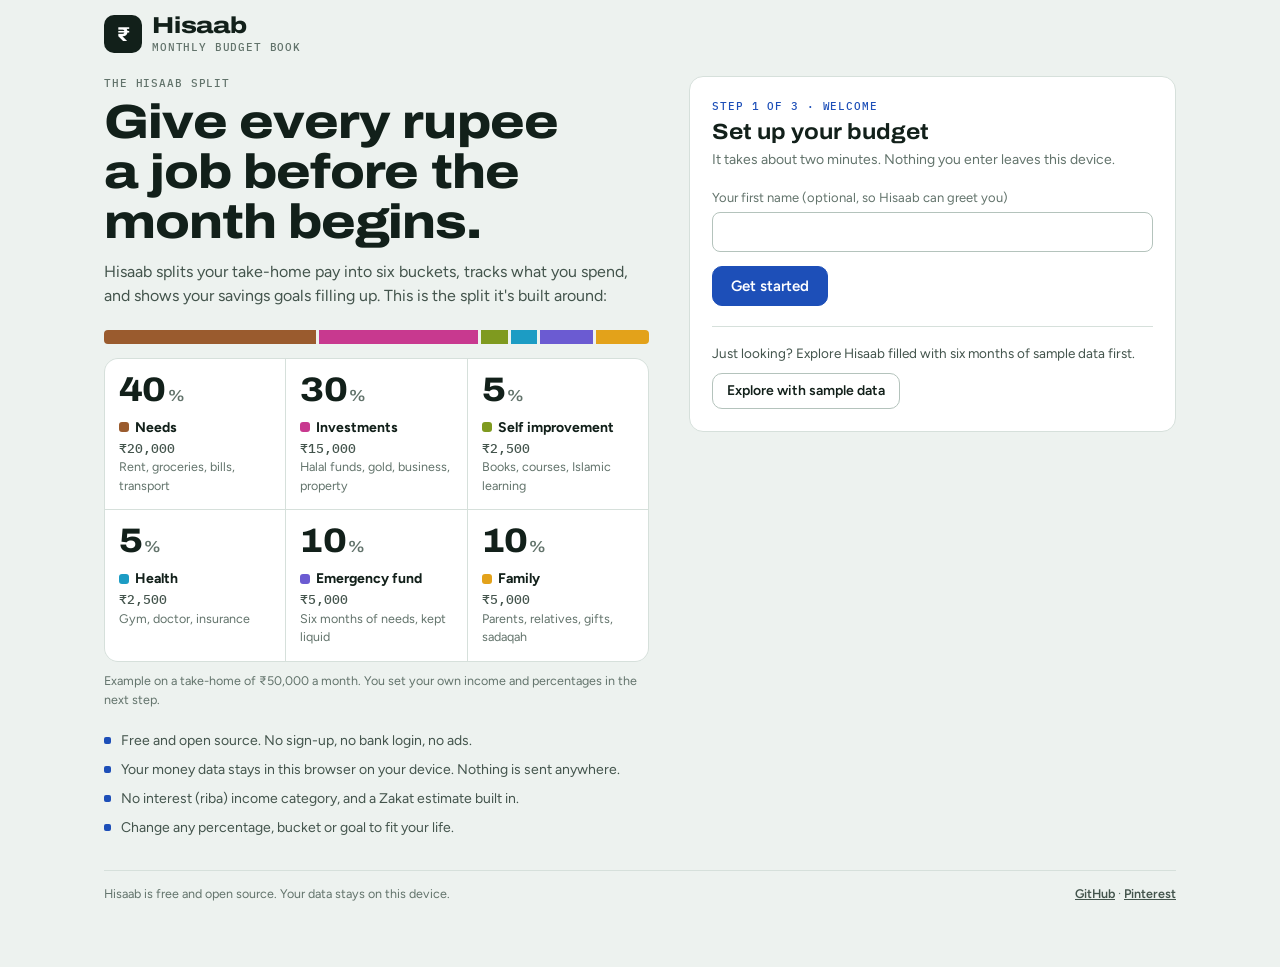
==== commit 010416f6: "Add Pinterest link" ====
--- a/index.html
+++ b/index.html
@@ -689,7 +689,7 @@
   // Paste your links here once Hisaab is published. Empty ones stay hidden.
   const LINKS = {
     github: "https://github.com/buberearbaz-web/hisaab",
-    pinterest: "",  // e.g. "https://www.pinterest.com/your-name/"
+    pinterest: "https://www.pinterest.com/buberearbaz/",
   };
 
   // ---------- helpers ----------
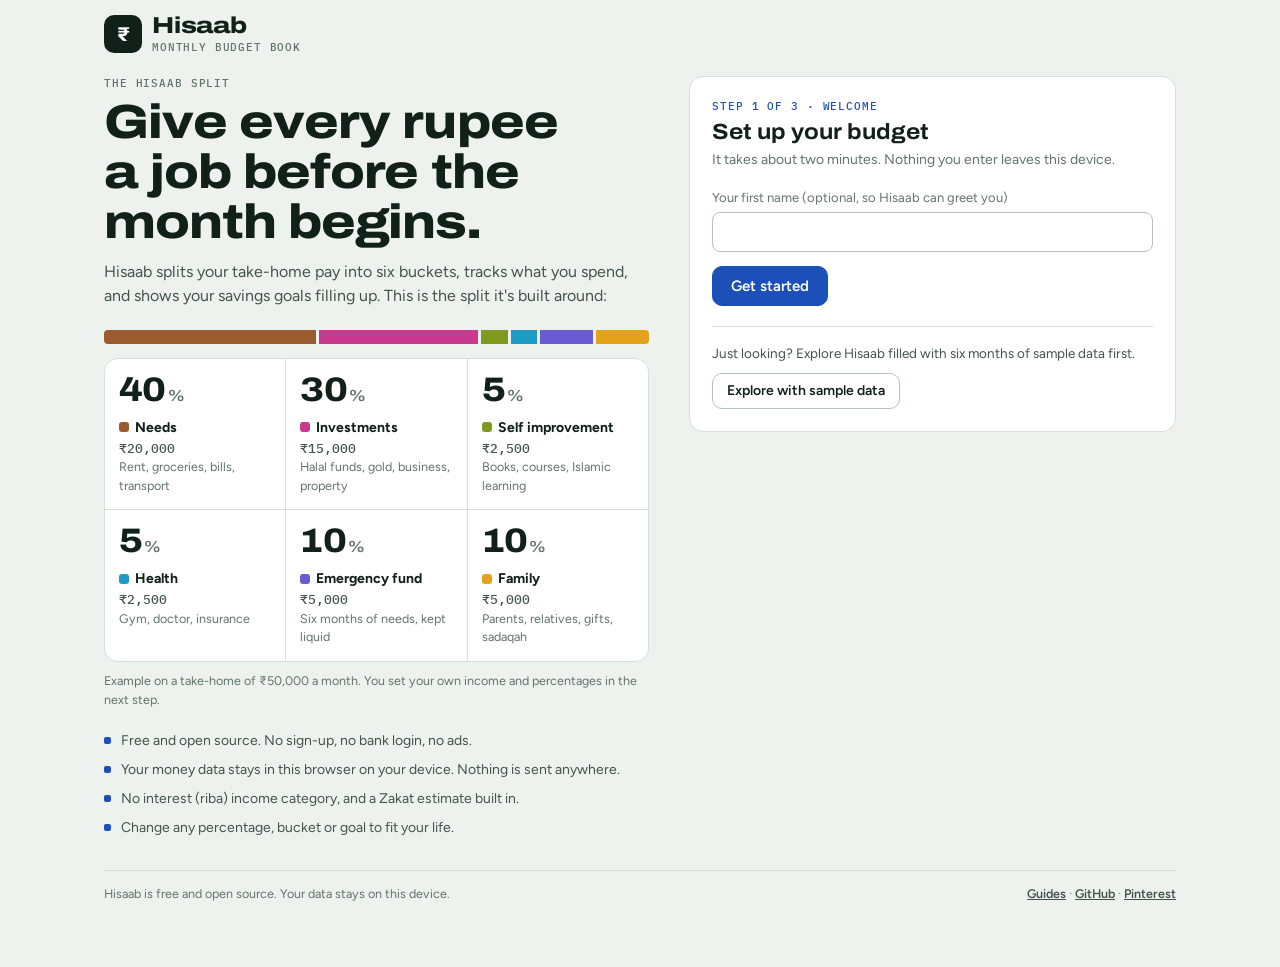
==== commit 86373bef: "Add a Guides link to the app footer" ====
--- a/index.html
+++ b/index.html
@@ -7,6 +7,7 @@
 <meta name="description" content="Free budget planner that splits your take-home pay 40-30-5-5-10-10 into Needs, Investments, Self improvement, Health, Emergency fund and Family. Tracks spending, saving goals and Zakat. No sign-up, and your data stays on your device.">
 <meta name="theme-color" content="#EDF2EF" media="(prefers-color-scheme: light)">
 <meta name="theme-color" content="#0D1311" media="(prefers-color-scheme: dark)">
+<meta name="p:domain_verify" content="845679a77f270f7be1ae9b9d1cb46f00"/>
 <link rel="icon" href="data:image/svg+xml,%3Csvg xmlns='http://www.w3.org/2000/svg' viewBox='0 0 64 64'%3E%3Crect width='64' height='64' rx='16' fill='%2312201A'/%3E%3Ctext x='32' y='45' font-family='Arial,sans-serif' font-size='38' font-weight='700' text-anchor='middle' fill='%23ffffff'%3E%E2%82%B9%3C/text%3E%3C/svg%3E">
 <link rel="apple-touch-icon" href="assets/icon-180.png">
 <meta property="og:type" content="website">
@@ -1022,6 +1023,7 @@
   const SHARE_TEXT = "Hisaab splits your take-home pay 40·30·5·5·10·10 into Needs, Investments, Self improvement, Health, Emergency fund and Family. Free, and your data stays on your phone.";
   function footer() {
     const links = [
+      `<a href="guides/">Guides</a>`,
       LINKS.github ? `<a href="${esc(LINKS.github)}" target="_blank" rel="noopener">GitHub</a>` : "",
       LINKS.pinterest ? `<a href="${esc(LINKS.pinterest)}" target="_blank" rel="noopener">Pinterest</a>` : "",
     ].filter(Boolean).join(" · ");
